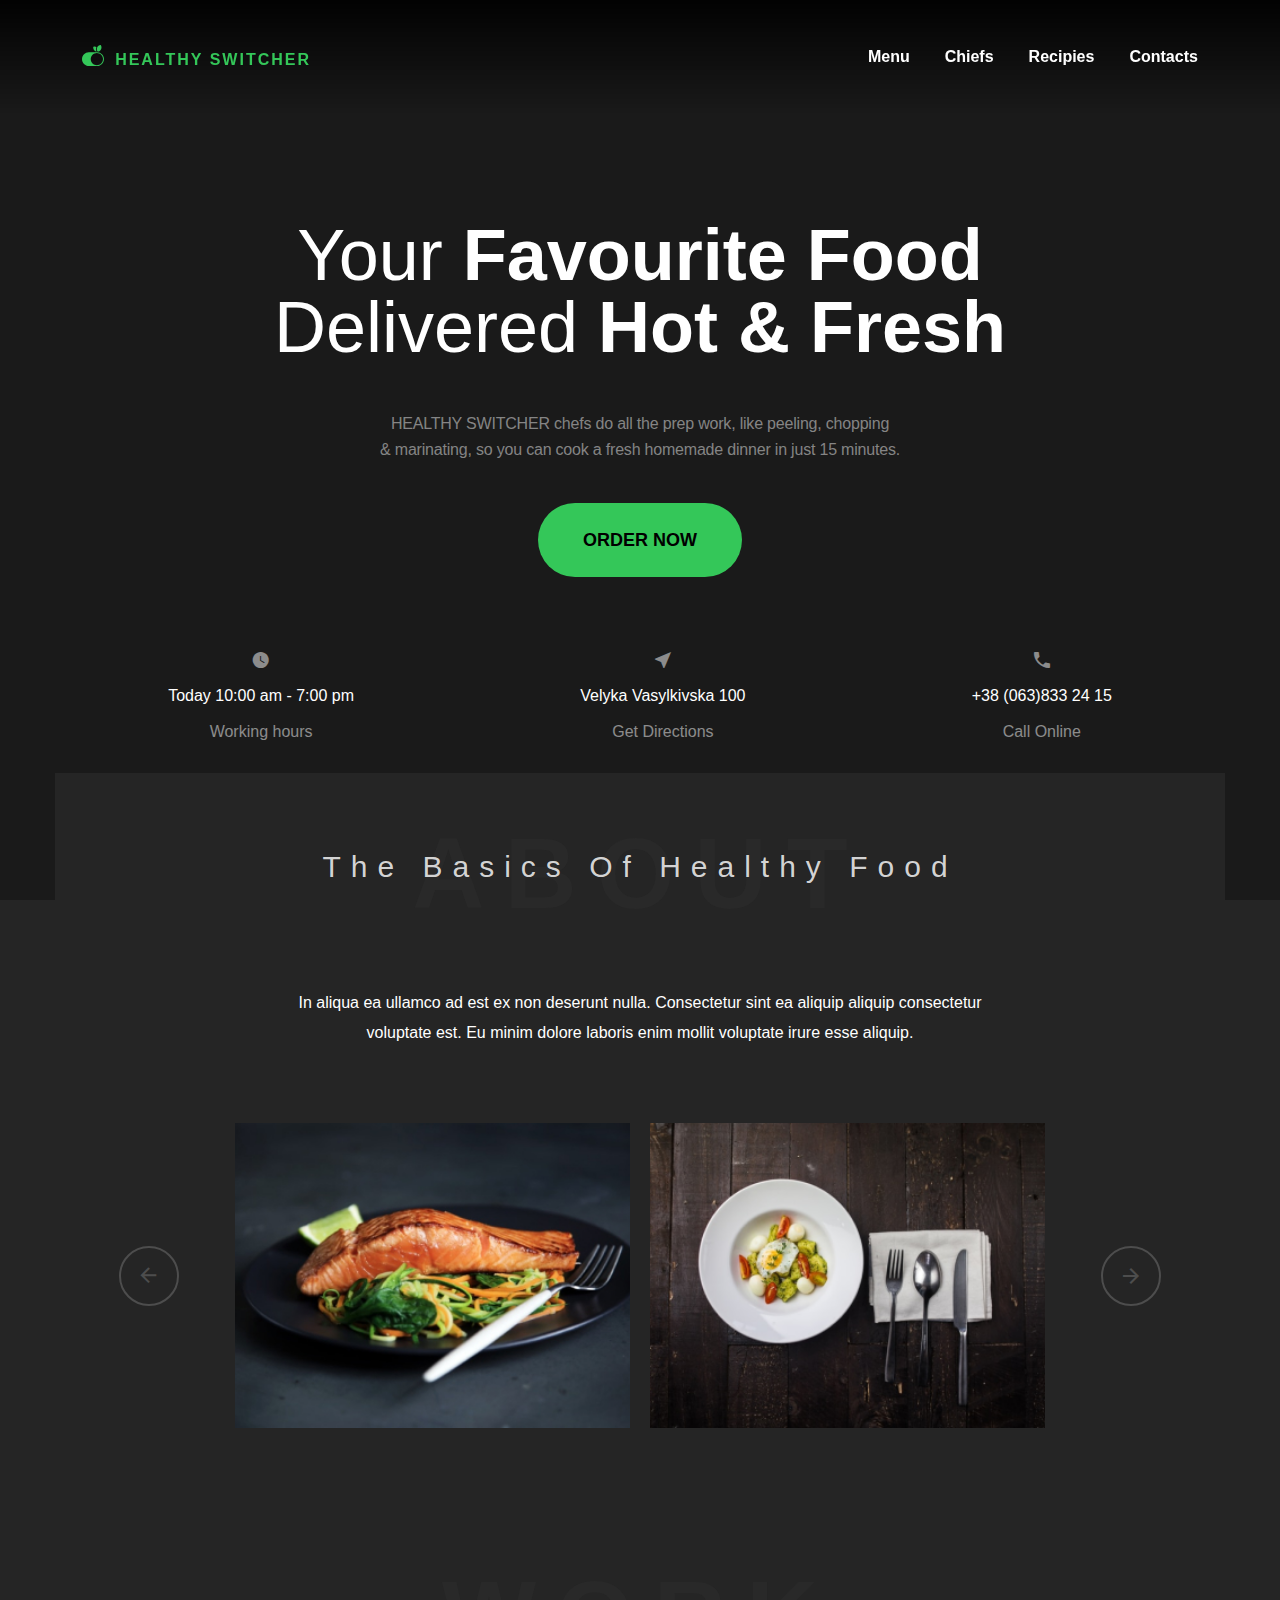
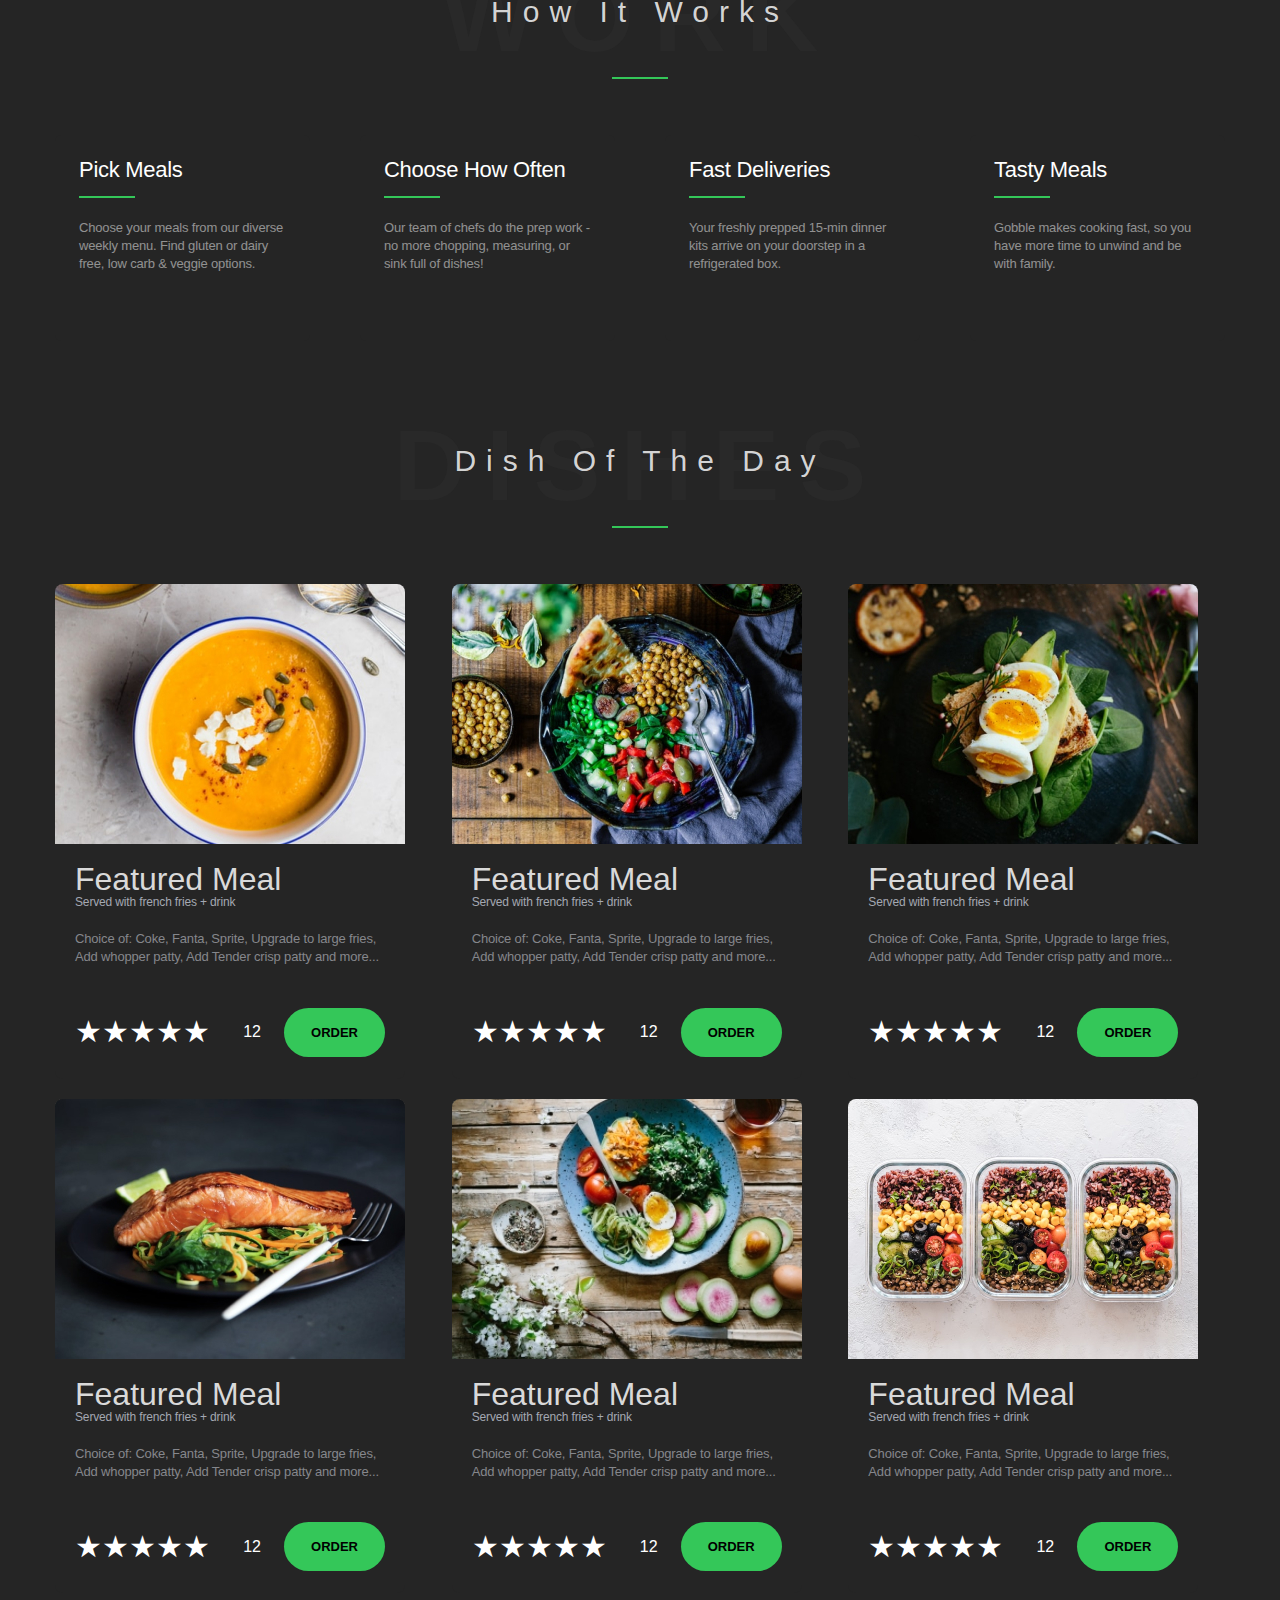
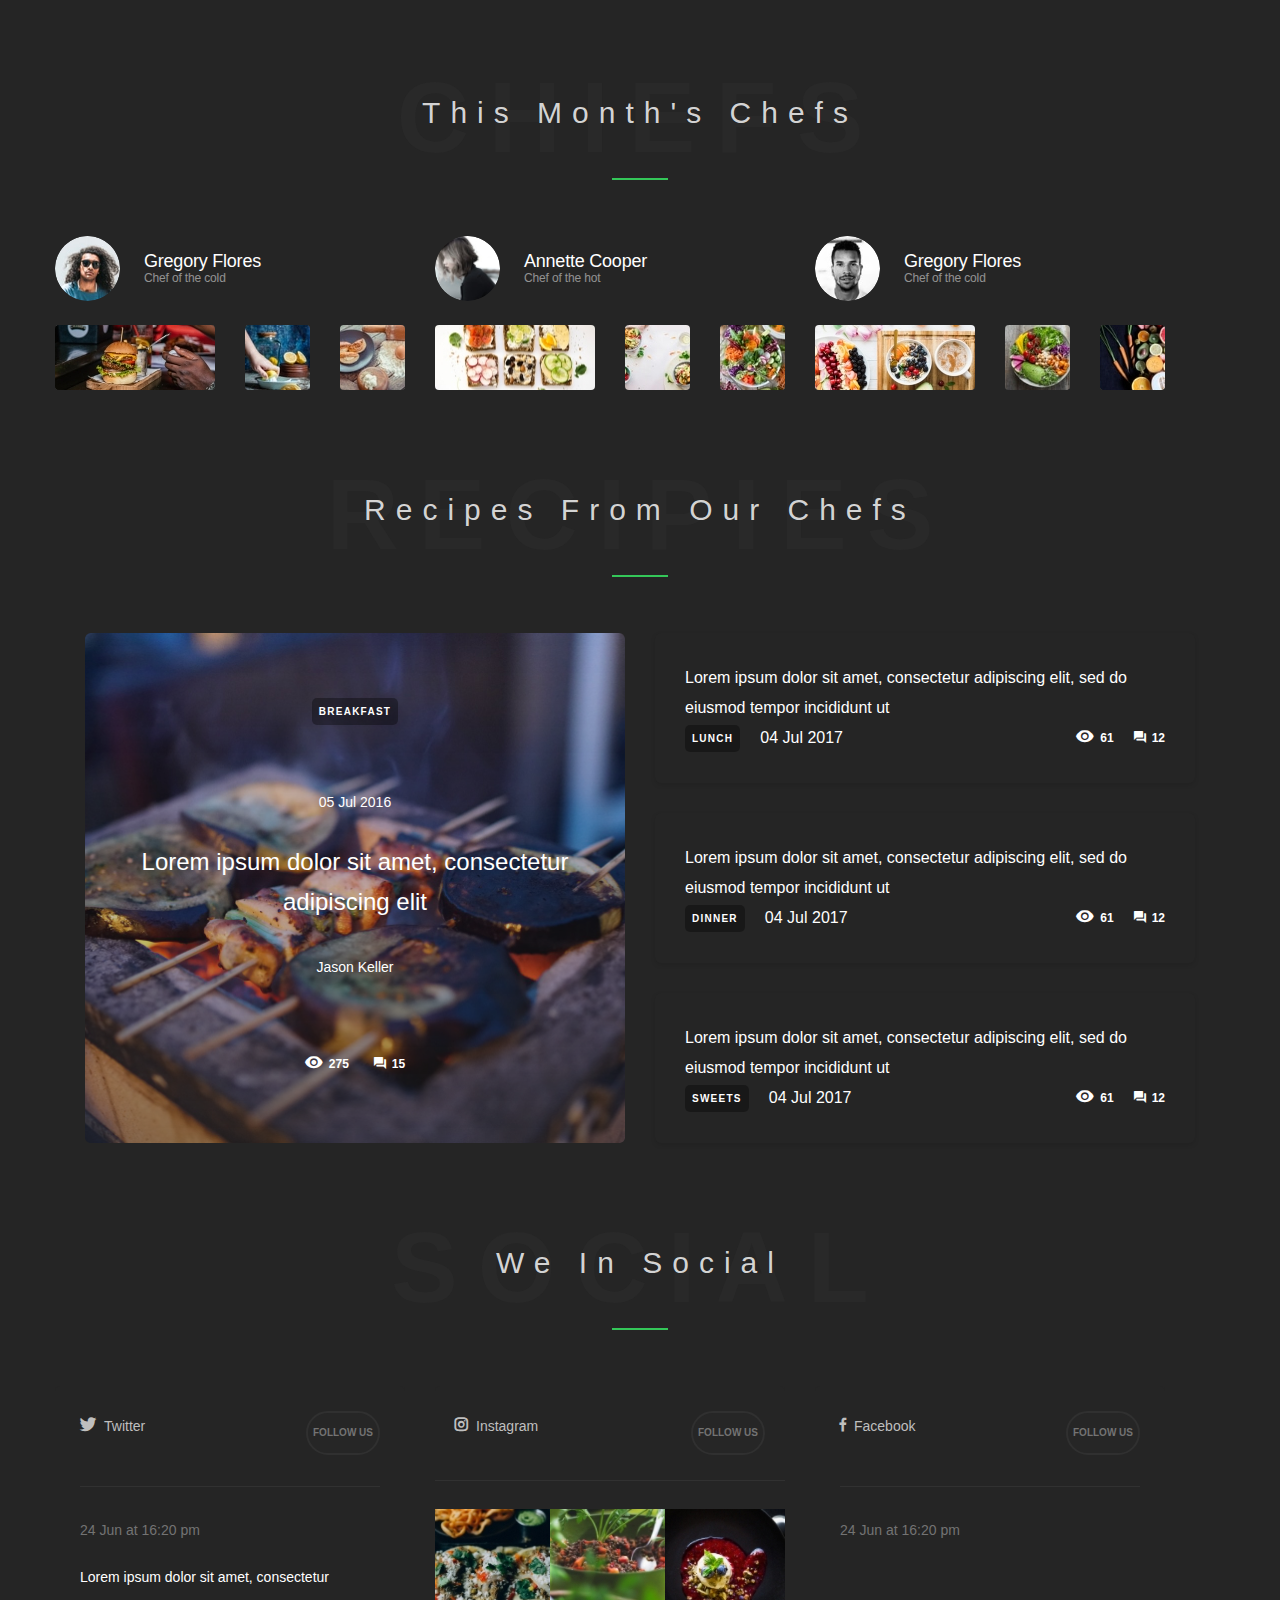
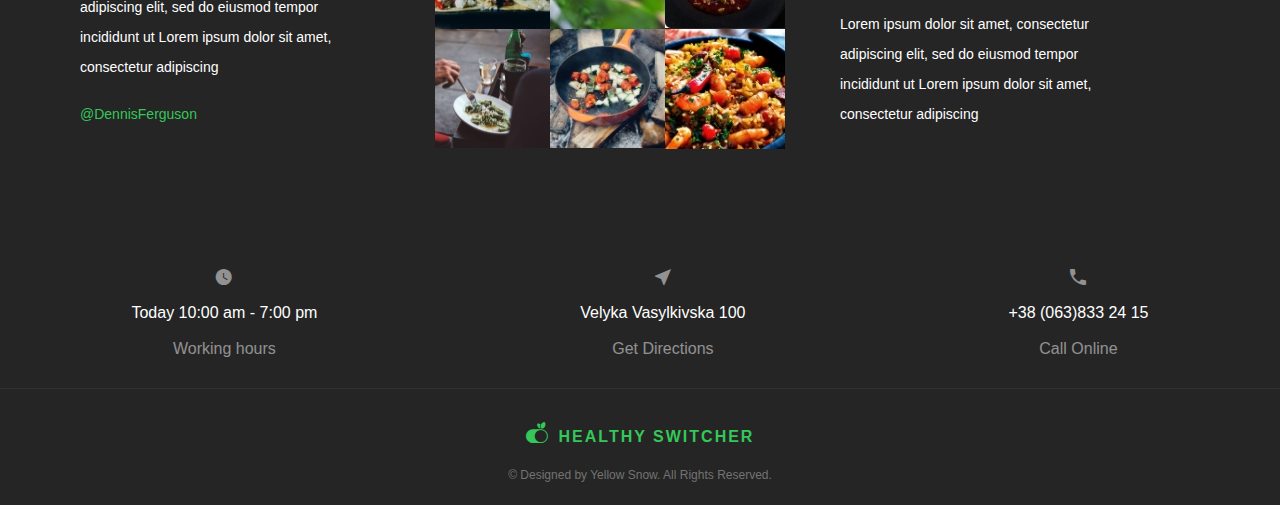
==== sites/HealthyFood/index.html @ 1041dfbe "CutSpace and ThriveTalk" ====
<!doctype html>
<html style="background-color: #252525;" lang="en">
  <head>
    <meta charset="UTF-8" />
    <link rel="shortcut icon" href="/favicon/favicon.webp" type="image/x-icon" />
    <meta name="viewport" content="width=device-width, initial-scale=1.0" />
    <title>Healty Switcher</title>
    <script type="module" crossorigin src="./assets/index-CCu1ntoX.js"></script>
    <link rel="stylesheet" crossorigin href="./assets/index-BIqDUlcm.css" />
  </head>
  <body id="body" style="display: none">
    <header class="header">
      <h2 class="header__logo">
        <a href=""><span class="_icon-logo"> </span>Healthy Switche</a>r
      </h2>
      <div class="header__menu menu">
        <button type="button" class="menu__icon icon-menu"><span></span></button>
        <nav class="menu__body">
          <ul class="menu__list">
            <li class="menu__item"><a href="#menu" class="menu__link">Menu</a></li>
            <li class="menu__item"><a href="#chiefs" class="menu__link">Chiefs</a></li>
            <li class="menu__item"><a href="#recipies" class="menu__link">Recipies</a></li>
            <li class="menu__item"><a href="#social" class="menu__link">Contacts</a></li>
          </ul>
        </nav>
      </div>
    </header>

    <div class="wrapper">
      <div class="wrapper__bg"></div>
      <div class="wrapper__container">
        <section class="hero">
          <h1 class="hero__header"><span class="hero__regular">Your</span> favourite food <br /><span class="hero__regular">delivered</span> hot & fresh</h1>
          <p class="hero__subheader">HEALTHY SWITCHER chefs do all the prep work, like peeling, chopping <br />& marinating, so you can cook a fresh homemade dinner in just 15 minutes.</p>
          <button class="hero__btn">ORDER NOW</button>
        </section>

        <section class="contacts">
          <div class="contacts__card">
            <p class="contacts__icon _icon-watch"></p>
            <p class="contacts__info">Today 10:00 am - 7:00 pm</p>
            <p class="contacts__subtext">Working hours</p>
          </div>

          <div class="contacts__card">
            <p class="contacts__icon _icon-location"></p>
            <p class="contacts__info">Velyka Vasylkivska 100</p>
            <p class="contacts__subtext">Get Directions</p>
          </div>
          <div class="contacts__card">
            <p class="contacts__icon _icon-call"></p>
            <p class="contacts__info">+38 (063)833 24 15</p>
            <p class="contacts__subtext">Call Online</p>
          </div>
        </section>

        <section class="about">
          <div class="about__container container-header">
            <h2 class="container-header__title">
              <p class="container-header__bg-title">About</p>
              The Basics Of Healthy Food
            </h2>
          </div>

          <p class="about__text">In aliqua ea ullamco ad est ex non deserunt nulla. Consectetur sint ea aliquip aliquip consectetur voluptate est. Eu minim dolore laboris enim mollit voluptate irure esse aliquip.</p>

          <div class="about__swiper">
            <div class="swiper-button-prev-2 _icon-arrow-l"></div>
            <div class="swiper about-swiper">
              <div class="swiper-wrapper">
                <div class="swiper-slide"><img src="./images/about/1.jpg" alt="Food Picture" /></div>
                <div class="swiper-slide"><img src="./images/about/2.jpg" alt="Food Picture" /></div>
                <div class="swiper-slide"><img src="./images/about/3.jpg" alt="Food Picture" /></div>
                <div class="swiper-slide"><img src="./images/about/4.jpg" alt="Food Picture" /></div>
                <div class="swiper-slide"><img src="./images/about/5.jpg" alt="Food Picture" /></div>
                <div class="swiper-slide"><img src="./images/about/6.jpg" alt="Food Picture" /></div>
              </div>
              <div class="swiper-button-next" id="arrow-next"></div>
              <div class="swiper-button-prev" id="arrow-prev"></div>
            </div>
            <div class="swiper-button-next-2 _icon-arrow-r"></div>
          </div>
        </section>

        <section class="work">
          <div class="work__container container-header">
            <h2 class="container-header__title _underline">
              <p class="container-header__bg-title">Work</p>
              how it works
            </h2>
          </div>
          <div class="work__cards">
            <div class="work__card">
              <h3 class="work__card-title">Pick Meals</h3>
              <p class="work__card-content">Choose your meals from our diverse weekly menu. Find gluten or dairy free, low carb & veggie options.</p>
            </div>
            <div class="work__card">
              <h3 class="work__card-title">Choose how often</h3>
              <p class="work__card-content">Our team of chefs do the prep work - no more chopping, measuring, or sink full of dishes!</p>
            </div>
            <div class="work__card">
              <h3 class="work__card-title">fast deliveries</h3>
              <p class="work__card-content">Your freshly prepped 15-min dinner kits arrive on your doorstep in a refrigerated box.</p>
            </div>
            <div class="work__card">
              <h3 class="work__card-title">tasty meals</h3>
              <p class="work__card-content">Gobble makes cooking fast, so you have more time to unwind and be with family.</p>
            </div>
          </div>
        </section>

        <section class="dishes" id="menu">
          <div class="dishes__container container-header">
            <h2 class="container-header__title _underline">
              <p class="container-header__bg-title">DISHES</p>
              Dish Of The Day
            </h2>
          </div>
          <div class="dishes__cards">
            <div class="dishes__card">
              <a href="#"><img src="./images/dishes/1.jpg" alt="food image" class="dishes__card-image" /></a>
              <div class="dishes__card-content">
                <h3 class="dishes__card-title">Featured Meal</h3>
                <h3 class="dishes__card-subtitle">Served with french fries + drink</h3>
                <p class="dishes__card-text">Choice of: Coke, Fanta, Sprite, Upgrade to large fries, Add whopper patty, Add Tender crisp patty and more...</p>
              </div>
              <div class="dishes__footer">
                <div class="dishes__raiting rating-stars">
                  <div class="rating rating_set">
                    <div class="rating__body">
                      <div class="rating__active"></div>
                      <div class="rating__items">
                        <input type="radio" class="rating__item" value="1" name="rating" />
                        <input type="radio" class="rating__item" value="2" name="rating" />
                        <input type="radio" class="rating__item" value="3" name="rating" />
                        <input type="radio" class="rating__item" value="4" name="rating" />
                        <input type="radio" class="rating__item" value="5" name="rating" />
                      </div>
                    </div>
                    <div class="rating__value"></div>
                  </div>
                </div>
                <div class="raiting__reviewers">12</div>
                <a href="#" class="dishes__btn">ORDER</a>
              </div>
            </div>
            <div class="dishes__card">
              <a href="#"><img src="./images/dishes/2.jpg" alt="food image" class="dishes__card-image" /></a>
              <div class="dishes__card-content">
                <h3 class="dishes__card-title">Featured Meal</h3>
                <h3 class="dishes__card-subtitle">Served with french fries + drink</h3>
                <p class="dishes__card-text">Choice of: Coke, Fanta, Sprite, Upgrade to large fries, Add whopper patty, Add Tender crisp patty and more...</p>
              </div>
              <div class="dishes__footer">
                <div class="dishes__raiting rating-stars">
                  <div class="rating rating_set">
                    <div class="rating__body">
                      <div class="rating__active"></div>
                      <div class="rating__items">
                        <input type="radio" class="rating__item" value="1" name="rating" />
                        <input type="radio" class="rating__item" value="2" name="rating" />
                        <input type="radio" class="rating__item" value="3" name="rating" />
                        <input type="radio" class="rating__item" value="4" name="rating" />
                        <input type="radio" class="rating__item" value="5" name="rating" />
                      </div>
                    </div>
                    <div class="rating__value"></div>
                  </div>
                </div>
                <div class="raiting__reviewers">12</div>
                <a href="#" class="dishes__btn">ORDER</a>
              </div>
            </div>
            <div class="dishes__card">
              <a href="#"><img src="./images/dishes/3.jpg" alt="food image" class="dishes__card-image" /></a>
              <div class="dishes__card-content">
                <h3 class="dishes__card-title">Featured Meal</h3>
                <h3 class="dishes__card-subtitle">Served with french fries + drink</h3>
                <p class="dishes__card-text">Choice of: Coke, Fanta, Sprite, Upgrade to large fries, Add whopper patty, Add Tender crisp patty and more...</p>
              </div>
              <div class="dishes__footer">
                <div class="dishes__raiting rating-stars">
                  <div class="rating rating_set">
                    <div class="rating__body">
                      <div class="rating__active"></div>
                      <div class="rating__items">
                        <input type="radio" class="rating__item" value="1" name="rating" />
                        <input type="radio" class="rating__item" value="2" name="rating" />
                        <input type="radio" class="rating__item" value="3" name="rating" />
                        <input type="radio" class="rating__item" value="4" name="rating" />
                        <input type="radio" class="rating__item" value="5" name="rating" />
                      </div>
                    </div>
                    <div class="rating__value"></div>
                  </div>
                </div>
                <div class="raiting__reviewers">12</div>
                <a href="#" class="dishes__btn">ORDER</a>
              </div>
            </div>
            <div class="dishes__card">
              <a href="#"><img src="./images/dishes/4.jpg" alt="food image" class="dishes__card-image" /></a>
              <div class="dishes__card-content">
                <h3 class="dishes__card-title">Featured Meal</h3>
                <h3 class="dishes__card-subtitle">Served with french fries + drink</h3>
                <p class="dishes__card-text">Choice of: Coke, Fanta, Sprite, Upgrade to large fries, Add whopper patty, Add Tender crisp patty and more...</p>
              </div>
              <div class="dishes__footer">
                <div class="dishes__raiting rating-stars">
                  <div class="rating rating_set">
                    <div class="rating__body">
                      <div class="rating__active"></div>
                      <div class="rating__items">
                        <input type="radio" class="rating__item" value="1" name="rating" />
                        <input type="radio" class="rating__item" value="2" name="rating" />
                        <input type="radio" class="rating__item" value="3" name="rating" />
                        <input type="radio" class="rating__item" value="4" name="rating" />
                        <input type="radio" class="rating__item" value="5" name="rating" />
                      </div>
                    </div>
                    <div class="rating__value"></div>
                  </div>
                </div>
                <div class="raiting__reviewers">12</div>
                <a href="#" class="dishes__btn">ORDER</a>
              </div>
            </div>
            <div class="dishes__card">
              <a href="#"><img src="./images/dishes/5.jpg" alt="food image" class="dishes__card-image" /></a>
              <div class="dishes__card-content">
                <h3 class="dishes__card-title">Featured Meal</h3>
                <h3 class="dishes__card-subtitle">Served with french fries + drink</h3>
                <p class="dishes__card-text">Choice of: Coke, Fanta, Sprite, Upgrade to large fries, Add whopper patty, Add Tender crisp patty and more...</p>
              </div>
              <div class="dishes__footer">
                <div class="dishes__raiting rating-stars">
                  <div class="rating rating_set">
                    <div class="rating__body">
                      <div class="rating__active"></div>
                      <div class="rating__items">
                        <input type="radio" class="rating__item" value="1" name="rating" />
                        <input type="radio" class="rating__item" value="2" name="rating" />
                        <input type="radio" class="rating__item" value="3" name="rating" />
                        <input type="radio" class="rating__item" value="4" name="rating" />
                        <input type="radio" class="rating__item" value="5" name="rating" />
                      </div>
                    </div>
                    <div class="rating__value"></div>
                  </div>
                </div>
                <div class="raiting__reviewers">12</div>
                <a href="#" class="dishes__btn">ORDER</a>
              </div>
            </div>
            <div class="dishes__card">
              <a href="#"><img src="./images/dishes/6.jpg" alt="food image" class="dishes__card-image" /></a>
              <div class="dishes__card-content">
                <h3 class="dishes__card-title">Featured Meal</h3>
                <h3 class="dishes__card-subtitle">Served with french fries + drink</h3>
                <p class="dishes__card-text">Choice of: Coke, Fanta, Sprite, Upgrade to large fries, Add whopper patty, Add Tender crisp patty and more...</p>
              </div>
              <div class="dishes__footer">
                <div class="dishes__raiting rating-stars">
                  <div class="rating rating_set">
                    <div class="rating__body">
                      <div class="rating__active"></div>
                      <div class="rating__items">
                        <input type="radio" class="rating__item" value="1" name="rating" />
                        <input type="radio" class="rating__item" value="2" name="rating" />
                        <input type="radio" class="rating__item" value="3" name="rating" />
                        <input type="radio" class="rating__item" value="4" name="rating" />
                        <input type="radio" class="rating__item" value="5" name="rating" />
                      </div>
                    </div>
                    <div class="rating__value"></div>
                  </div>
                </div>
                <div class="raiting__reviewers">12</div>
                <a href="#" class="dishes__btn">ORDER</a>
              </div>
            </div>
          </div>
        </section>

        <section class="chiefs" id="chiefs">
          <div class="chiefs__container container-header">
            <h2 class="container-header__title _underline">
              <p class="container-header__bg-title">Chiefs</p>
              This month's chefs
            </h2>
          </div>
          <div class="chiefs__cards">
            <div class="chief__card">
              <div class="chief__card-profile">
                <img src="./images/chiefs/avatar1.png" alt="profile picture" class="chief__card-profile-img" />
                <div class="chief__card-content">
                  <h3 class="chief__card-title">Gregory Flores</h3>
                  <p class="chief__card-text">Chef of the cold</p>
                </div>
              </div>
              <div class="chief__card-images">
                <img src="./images/chiefs/dish1.jpg" alt="Food Photo" class="chief__card-img-main" />
                <img src="./images/chiefs/dish2.jpg" alt="Food Photo" class="chief__card-img" />
                <img src="./images/chiefs/dish3.jpg" alt="Food Photo" class="chief__card-img" />
              </div>
            </div>

            <div class="chief__card">
              <div class="chief__card-profile">
                <img src="./images/chiefs/avatar2.png" alt="profile picture" class="chief__card-profile-img" />
                <div class="chief__card-content">
                  <h3 class="chief__card-title">Annette Cooper</h3>
                  <p class="chief__card-text">Chef of the hot</p>
                </div>
              </div>
              <div class="chief__card-images">
                <img src="./images/chiefs/dish4.jpg" alt="Food Photo" class="chief__card-img-main" />
                <img src="./images/chiefs/dish5.jpg" alt="Food Photo" class="chief__card-img" />
                <img src="./images/chiefs/dish6.jpg" alt="Food Photo" class="chief__card-img" />
              </div>
            </div>

            <div class="chief__card">
              <div class="chief__card-profile">
                <img src="./images/chiefs/avatar3.png" alt="profile picture" class="chief__card-profile-img" />
                <div class="chief__card-content">
                  <h3 class="chief__card-title">Gregory Flores</h3>
                  <p class="chief__card-text">Chef of the cold</p>
                </div>
              </div>
              <div class="chief__card-images">
                <img src="./images/chiefs/dish7.jpg" alt="Food Photo" class="chief__card-img-main" />
                <img src="./images/chiefs/dish8.jpg" alt="Food Photo" class="chief__card-img" />
                <img src="./images/chiefs/dish9.jpg" alt="Food Photo" class="chief__card-img" />
              </div>
            </div>
          </div>
        </section>

        <section class="recipies" id="recipies">
          <div class="recipies__container container-header">
            <h2 class="container-header__title _underline">
              <p class="container-header__bg-title">Recipies</p>
              Recipes From Our Chefs
            </h2>
          </div>
          <div class="recipies-cards">
            <div class="recipie__card">
              <h3 class="recipie__card-title">breakfast</h3>
              <div class="recipie__card-content-block">
                <p class="recipie__card-date">05 Jul 2016</p>
                <h3 class="recipie__card-content">Lorem ipsum dolor sit amet, consectetur adipiscing elit</h3>
                <p class="recipie__card-author">Jason Keller</p>
              </div>
              <div class="recepie__card-footer">
                <p class="recepie__card-views"><span class="_icon-views"> </span>275</p>
                <p class="recepie__card-comments"><span class="_icon-comments"> </span>15</p>
              </div>
            </div>

            <div class="recipie__cards-small">
              <div class="recipie__card-small">
                <h3 class="recipie__card-small-content">Lorem ipsum dolor sit amet, consectetur adipiscing elit, sed do eiusmod tempor incididunt ut</h3>
                <div class="recipie__card-small-footer">
                  <div class="recipie__card-small-content-block">
                    <h3 class="recipie__card-small-title">lunch</h3>
                    <p class="recipie__card-small-date">04 Jul 2017</p>
                  </div>
                  <div class="recipie__card-small-icons">
                    <p class="recipie__card-small-views"><span class="_icon-views"> </span>61</p>
                    <p class="recipie__card-small-comments"><span class="_icon-comments"> </span>12</p>
                  </div>
                </div>
              </div>
              <div class="recipie__card-small">
                <h3 class="recipie__card-small-content">Lorem ipsum dolor sit amet, consectetur adipiscing elit, sed do eiusmod tempor incididunt ut</h3>
                <div class="recipie__card-small-footer">
                  <div class="recipie__card-small-content-block">
                    <h3 class="recipie__card-small-title">dinner</h3>
                    <p class="recipie__card-small-date">04 Jul 2017</p>
                  </div>
                  <div class="recipie__card-small-icons">
                    <p class="recipie__card-small-views"><span class="_icon-views"> </span>61</p>
                    <p class="recipie__card-small-comments"><span class="_icon-comments"> </span>12</p>
                  </div>
                </div>
              </div>
              <div class="recipie__card-small">
                <h3 class="recipie__card-small-content">Lorem ipsum dolor sit amet, consectetur adipiscing elit, sed do eiusmod tempor incididunt ut</h3>
                <div class="recipie__card-small-footer">
                  <div class="recipie__card-small-content-block">
                    <h3 class="recipie__card-small-title">sweets</h3>
                    <p class="recipie__card-small-date">04 Jul 2017</p>
                  </div>
                  <div class="recipie__card-small-icons">
                    <p class="recipie__card-small-views"><span class="_icon-views"> </span>61</p>
                    <p class="recipie__card-small-comments"><span class="_icon-comments"> </span>12</p>
                  </div>
                </div>
              </div>
            </div>
          </div>
        </section>

        <section class="social" id="social">
          <div class="social__container container-header">
            <h2 class="container-header__title _underline">
              <p class="container-header__bg-title">Social</p>
              We in Social
            </h2>
          </div>
          <div class="social__cards">
            <div class="social__card">
              <div class="social__card-header">
                <div class="social__card-logo"><span class="_icon-twitter"> </span>Twitter</div>
                <a href="https://www.x.com" class="social__card-link">Follow Us</a>
              </div>
              <div class="social__card-content">
                <p class="social__card-date">24 Jun at 16:20 pm</p>
                <p class="social__card-text">Lorem ipsum dolor sit amet, consectetur adipiscing elit, sed do eiusmod tempor incididunt ut Lorem ipsum dolor sit amet, consectetur adipiscing</p>
                <p class="social__card-user">@DennisFerguson</p>
              </div>
            </div>

            <div class="social__card _insta">
              <div class="social__card-header" style="padding: 25px 20px">
                <div class="social__card-logo"><span class="_icon-instagram"> </span>Instagram</div>
                <a href="https://www.x.com" class="social__card-link">Follow Us</a>
              </div>
              <div class="social__card-content">
                <div class="social__card-insta-imgs">
                  <img src="./images/inst/placehholder-1.jpeg" class="social__card-insta-img" alt="placeholder image" />
                  <img src="./images/inst/placehholder-2.jpeg" class="social__card-insta-img" alt="placeholder image" />
                  <img src="./images/inst/placehholder-3.jpeg" class="social__card-insta-img" alt="placeholder image" />
                  <img src="./images/inst/placehholder-4.jpeg" class="social__card-insta-img" alt="placeholder image" />
                  <img src="./images/inst/placehholder-5.jpeg" class="social__card-insta-img" alt="placeholder image" />
                  <img src="./images/inst/placehholder.jpeg" class="social__card-insta-img" alt="placeholder image" />
                </div>
              </div>
            </div>

            <div class="social__card">
              <div class="social__card-header">
                <div class="social__card-logo"><span class="_icon-facebook"> </span>Facebook</div>
                <a href="https://www.facebook.com" class="social__card-link">Follow Us</a>
              </div>
              <div class="social__card-content">
                <p class="social__card-date">24 Jun at 16:20 pm</p>
                <p class="social__card-text">Lorem ipsum dolor sit amet, consectetur adipiscing elit, sed do eiusmod tempor incididunt ut Lorem ipsum dolor sit amet, consectetur adipiscing</p>
              </div>
            </div>
          </div>
        </section>
      </div>
    </div>

    <footer class="footer">
      <section style="border-bottom: 1px #313131 solid; padding-bottom: 31px" class="contacts">
        <div class="contacts__card">
          <p class="contacts__icon _icon-watch"></p>
          <p class="contacts__info">Today 10:00 am - 7:00 pm</p>
          <p class="contacts__subtext">Working hours</p>
        </div>

        <div class="contacts__card">
          <p class="contacts__icon _icon-location"></p>
          <p class="contacts__info">Velyka Vasylkivska 100</p>
          <p class="contacts__subtext">Get Directions</p>
        </div>
        <div class="contacts__card">
          <p class="contacts__icon _icon-call"></p>
          <p class="contacts__info">+38 (063)833 24 15</p>
          <p class="contacts__subtext">Call Online</p>
        </div>
      </section>

      <h2 class="footer__logo"><span class="_icon-logo"> </span>Healthy Switcher</h2>
      <p class="footer__subfooter">© Designed by Yellow Snow. All Rights Reserved.</p>
    </footer>
  </body>
</html>
---- sites/HealthyFood/assets/index-BIqDUlcm.css ----
@charset "UTF-8";
@import 'https://fonts.googleapis.com/css?family=Roboto:700'; /*! normalize.css v8.0.1 | MIT License | github.com/necolas/normalize.css */
html {
  line-height: 1.15;
  -webkit-text-size-adjust: 100%;
}
body {
  margin: 0;
}
main {
  display: block;
}
h1 {
  font-size: 2em;
  margin: 0.67em 0;
}
hr {
  box-sizing: content-box;
  height: 0;
  overflow: visible;
}
pre {
  font-family: monospace, monospace;
  font-size: 1em;
}
a {
  background-color: transparent;
}
abbr[title] {
  border-bottom: none;
  text-decoration: underline;
  text-decoration: underline dotted;
}
b,
strong {
  font-weight: bolder;
}
code,
kbd,
samp {
  font-family: monospace, monospace;
  font-size: 1em;
}
small {
  font-size: 80%;
}
sub,
sup {
  font-size: 75%;
  line-height: 0;
  position: relative;
  vertical-align: baseline;
}
sub {
  bottom: -0.25em;
}
sup {
  top: -0.5em;
}
img {
  border-style: none;
}
button,
input,
optgroup,
select,
textarea {
  font-family: inherit;
  font-size: 100%;
  line-height: 1.15;
  margin: 0;
}
button,
input {
  overflow: visible;
}
button,
select {
  text-transform: none;
}
button,
[type='button'],
[type='reset'],
[type='submit'] {
  -webkit-appearance: button;
}
button::-moz-focus-inner,
[type='button']::-moz-focus-inner,
[type='reset']::-moz-focus-inner,
[type='submit']::-moz-focus-inner {
  border-style: none;
  padding: 0;
}
button:-moz-focusring,
[type='button']:-moz-focusring,
[type='reset']:-moz-focusring,
[type='submit']:-moz-focusring {
  outline: 1px dotted ButtonText;
}
fieldset {
  padding: 0.35em 0.75em 0.625em;
}
legend {
  box-sizing: border-box;
  color: inherit;
  display: table;
  max-width: 100%;
  padding: 0;
  white-space: normal;
}
progress {
  vertical-align: baseline;
}
textarea {
  overflow: auto;
}
[type='checkbox'],
[type='radio'] {
  box-sizing: border-box;
  padding: 0;
}
[type='number']::-webkit-inner-spin-button,
[type='number']::-webkit-outer-spin-button {
  height: auto;
}
[type='search'] {
  -webkit-appearance: textfield;
  outline-offset: -2px;
}
[type='search']::-webkit-search-decoration {
  -webkit-appearance: none;
}
::-webkit-file-upload-button {
  -webkit-appearance: button;
  font: inherit;
}
details {
  display: block;
}
summary {
  display: list-item;
}
template {
  display: none;
}
[hidden] {
  display: none;
}
@font-face {
  font-family: Helvetica;
  src:
    url(/fonts/HelveticaNeue-Roman.woff2) format('woff2'),
    url(/fonts/HelveticaNeue-Roman.woff) format('woff'),
    url(/fonts/HelveticaNeue-Roman.ttf) format('truetype');
  font-weight: 400;
  font-style: normal;
  font-display: swap;
}
@font-face {
  font-family: Helvetica;
  src:
    url(/fonts/HelveticaNeue-Black.woff2) format('woff2'),
    url(/fonts/HelveticaNeue-Black.woff) format('woff'),
    url(/fonts/HelveticaNeue-Black.ttf) format('truetype');
  font-weight: 900;
  font-style: normal;
  font-display: swap;
}
@font-face {
  font-family: icons;
  src:
    url([data-uri])
      format('truetype'),
    url([data-uri])
      format('woff'),
    url(/assets/icons-CwZ4CNXV.svg) format('svg');
  font-weight: 400;
  font-style: normal;
  font-display: block;
}
[class^='_icon-'],
[class*=' _icon-'] {
  font-family: icons !important;
  speak: never;
  font-style: normal;
  font-weight: 400;
  font-variant: normal;
  text-transform: none;
  line-height: 1;
  letter-spacing: 0;
  -webkit-font-feature-settings: 'liga';
  -moz-font-feature-settings: 'liga=1';
  -moz-font-feature-settings: 'liga';
  -ms-font-feature-settings: 'liga' 1;
  font-feature-settings: 'liga';
  -webkit-font-variant-ligatures: discretionary-ligatures;
  font-variant-ligatures: discretionary-ligatures;
  -webkit-font-smoothing: antialiased;
  -moz-osx-font-smoothing: grayscale;
}
._icon-arrow-l:before {
  content: '';
}
._icon-arrow-r:before {
  content: '';
}
._icon-call:before {
  content: '';
}
._icon-comments:before {
  content: '';
}
._icon-facebook:before {
  content: '';
}
._icon-instagram:before {
  content: '';
}
._icon-location:before {
  content: '';
}
._icon-logo:before {
  content: '';
}
._icon-share:before {
  content: '';
}
._icon-twitter:before {
  content: '';
}
._icon-views:before {
  content: '';
}
._icon-watch:before {
  content: '';
}
[class*='__container'] {
  max-width: 75rem;
  margin: 0 auto;
  padding: 0 0.9375rem;
}
.rating {
  display: flex;
  align-items: center;
  font-size: 30px;
  line-height: 1.75;
  transition: opacity 0.3s ease 0s;
}
.rating.rating_sending {
  opacity: 0.2;
}
.rating.rating_set .rating__active,
.rating.rating_set .rating__item {
  cursor: pointer;
}
.rating__body {
  position: relative;
}
.rating__body:before {
  content: '★★★★★';
  display: block;
}
.rating__active {
  position: absolute;
  width: 0%;
  height: 100%;
  top: 0;
  left: 0;
  overflow: hidden;
}
.rating__active:before {
  content: '★★★★★';
  position: absolute;
  width: 100%;
  height: 100%;
  top: 0;
  left: 0;
  color: #ffd300;
}
.rating__items {
  display: flex;
  position: absolute;
  width: 100%;
  height: 100%;
  top: 0;
  left: 0;
}
.rating__item {
  flex: 0 0 20%;
  height: 100%;
  opacity: 0;
}
.rating__value {
  font-size: 50%;
  line-height: 1;
  padding: 0 0 0 10px;
}
* {
  padding: 0;
  margin: 0;
  border: 0px;
}
*,
*:before,
*:after {
  box-sizing: border-box;
}
html,
body {
  height: 100%;
  min-width: 320px;
  scroll-behavior: smooth;
}
body {
  color: #fff;
  line-height: 1;
  font-family: '';
  font-size: 1rem;
  -ms-text-size-adjust: 100%;
  -moz-text-size-adjust: 100%;
  -webkit-text-size-adjust: 100%;
  -webkit-font-smoothing: antialiased;
  -moz-osx-font-smoothing: grayscale;
}
input,
button,
textarea {
  font-family: '';
  font-size: inherit;
  line-height: inherit;
}
button {
  cursor: pointer;
  color: inherit;
  background-color: transparent;
}
a {
  color: inherit;
  text-decoration: none;
}
ul li {
  list-style: none;
}
img {
  vertical-align: top;
}
h1,
h2,
h3,
h4,
h5,
h6 {
  font-weight: inherit;
  font-size: inherit;
}
[class*='-ibg'] {
  position: relative;
}
[class*='-ibg'] img {
  position: absolute;
  width: 100%;
  height: 100%;
  top: 0;
  left: 0;
  object-fit: cover;
}
[class*='-ibg--contain'] img {
  object-fit: contain;
}
.header {
  position: fixed;
  width: 100%;
  z-index: 100;
  font-family: Helvetica, sans-serif;
  display: flex;
  align-items: center;
  justify-content: space-between;
  padding: 45px;
  background: linear-gradient(180deg, #000000eb, #8daa8300);
}
@media (min-width: 120em) {
  .header {
    padding-left: 9.0625rem;
  }
}
@media (min-width: 50em) and (max-width: 120em) {
  @supports (padding-left: clamp(2.1875rem, -2.7232142857rem + 9.8214285714vw, 9.0625rem)) {
    .header {
      padding-left: clamp(2.1875rem, -2.7232142857rem + 9.8214285714vw, 9.0625rem);
    }
  }
  @supports not (padding-left: clamp(2.1875rem, -2.7232142857rem + 9.8214285714vw, 9.0625rem)) {
    .header {
      padding-left: calc(2.1875rem + 6.875 * (100vw - 50rem) / 70);
    }
  }
}
@media (max-width: 50em) {
  .header {
    padding-left: 2.1875rem;
  }
}
@media (min-width: 120em) {
  .header {
    padding-right: 9.0625rem;
  }
}
@media (min-width: 50em) and (max-width: 120em) {
  @supports (padding-right: clamp(2.1875rem, -2.7232142857rem + 9.8214285714vw, 9.0625rem)) {
    .header {
      padding-right: clamp(2.1875rem, -2.7232142857rem + 9.8214285714vw, 9.0625rem);
    }
  }
  @supports not (padding-right: clamp(2.1875rem, -2.7232142857rem + 9.8214285714vw, 9.0625rem)) {
    .header {
      padding-right: calc(2.1875rem + 6.875 * (100vw - 50rem) / 70);
    }
  }
}
@media (max-width: 50em) {
  .header {
    padding-right: 2.1875rem;
  }
}
.header__logo {
  font-weight: 600;
  text-transform: uppercase;
  letter-spacing: 2px;
  color: #34c759;
}
._icon-logo {
  font-size: 21px;
}
.menu__list {
  display: flex;
}
@media (min-width: 75em) {
  .menu__list {
    gap: 2.1875rem;
  }
}
@media (min-width: 20em) and (max-width: 75em) {
  @supports (gap: clamp(0.3125rem, -0.3693181818rem + 3.4090909091vw, 2.1875rem)) {
    .menu__list {
      gap: clamp(0.3125rem, -0.3693181818rem + 3.4090909091vw, 2.1875rem);
    }
  }
  @supports not (gap: clamp(0.3125rem, -0.3693181818rem + 3.4090909091vw, 2.1875rem)) {
    .menu__list {
      gap: calc(0.3125rem + 1.875 * (100vw - 20rem) / 55);
    }
  }
}
@media (max-width: 20em) {
  .menu__list {
    gap: 0.3125rem;
  }
}
@media screen and (max-width: 47.99875em) {
  .menu__list {
    position: absolute;
    flex-direction: column;
    align-items: end;
    background-color: transparent;
    width: 100%;
    height: 100%;
    top: 110px;
    right: 0;
    gap: 45px;
    transform: translate(-1140px);
    transition: 0.2s ease-in-out;
  }
}
.menu__item,
.menu__link {
  font-weight: 900;
}
.menu__link:hover {
  cursor: pointer;
  color: #34c759;
  transition: 0.2s ease-in-out;
}
@media screen and (max-width: 47.99875em) {
  .menu-open .menu__list {
    display: flex;
    position: absolute;
    flex-direction: column;
    width: 100%;
    height: 100vh;
    align-items: end;
    top: 0;
    right: 0;
    padding: 100px 40px;
    gap: 45px;
    background-color: #0f0f0f97;
    transform: translate(0);
    transition: 0.2s ease-in-out;
  }
}
.icon-menu {
  display: none;
}
@media (max-width: 47.99875em) {
  .icon-menu {
    display: block;
    position: relative;
    width: 1.875rem;
    height: 1.125rem;
    z-index: 5;
  }
}
@media (max-width: 47.99875em) and (any-hover: none) {
  .icon-menu {
    cursor: default;
  }
}
@media (max-width: 47.99875em) {
  .icon-menu span,
  .icon-menu:before,
  .icon-menu:after {
    content: '';
    transition: all 0.3s ease 0s;
    right: 0;
    position: absolute;
    width: 100%;
    height: 0.125rem;
    background-color: #fff;
  }
  .icon-menu:before {
    top: 0;
  }
  .icon-menu:after {
    bottom: 0;
  }
  .icon-menu span {
    top: calc(50% - 0.0625rem);
  }
  .menu-open .icon-menu span {
    width: 0;
  }
  .menu-open .icon-menu:before {
    top: calc(50% - 0.0625rem);
    transform: rotate(-45deg);
  }
  .menu-open .icon-menu:after {
    bottom: calc(50% - 0.0625rem);
    transform: rotate(45deg);
  }
}
.footer {
  text-align: center;
  font-family: Helvetica, sans-serif;
  background-color: #252525;
  padding-top: 30px;
}
.footer__logo {
  font-weight: 600;
  font-size: 16px;
  text-transform: uppercase;
  letter-spacing: 2px;
  color: #34c759;
}
.footer__subfooter {
  font-size: 12px;
  line-height: 60px;
  color: #737373;
}
body {
  display: flex;
  flex-direction: column;
  background-color: #1a1a1a;
}
.wrapper {
  font-family: Helvetica, sans-serif;
  flex: 1 1 auto;
}
.wrapper__bg {
  background: url(./hero-qj_g7TqO.jpg) top right/cover no-repeat;
  position: absolute;
  top: 0;
  right: 0;
  z-index: -1;
  width: 100%;
  height: 100%;
  border-radius: 15px;
}
.container-header {
  text-align: center;
  margin-bottom: 91px;
}
.container-header ._underline:after {
  content: '';
  display: block;
  background-color: #34c759;
  transform: translateY(35px);
  margin: 0 auto;
  align-self: center;
  width: 56px;
  height: 2px;
}
.container-header__title {
  position: relative;
  font-size: 30px;
  letter-spacing: 10px;
  line-height: 60px;
  color: #d9d9d9fa;
  z-index: 2;
  text-transform: capitalize;
}
@media (min-width: 75em) {
  .container-header__title {
    font-size: 1.875rem;
  }
}
@media (min-width: 20em) and (max-width: 75em) {
  @supports (font-size: clamp(1.25rem, 1.0227272727rem + 1.1363636364vw, 1.875rem)) {
    .container-header__title {
      font-size: clamp(1.25rem, 1.0227272727rem + 1.1363636364vw, 1.875rem);
    }
  }
  @supports not (font-size: clamp(1.25rem, 1.0227272727rem + 1.1363636364vw, 1.875rem)) {
    .container-header__title {
      font-size: calc(1.25rem + 0.625 * (100vw - 20rem) / 55);
    }
  }
}
@media (max-width: 20em) {
  .container-header__title {
    font-size: 1.25rem;
  }
}
@media (min-width: 75em) {
  .container-header__title {
    letter-spacing: 0.625rem;
  }
}
@media (min-width: 20em) and (max-width: 75em) {
  @supports (letter-spacing: clamp(0.1875rem, 0.0284090909rem + 0.7954545455vw, 0.625rem)) {
    .container-header__title {
      letter-spacing: clamp(0.1875rem, 0.0284090909rem + 0.7954545455vw, 0.625rem);
    }
  }
  @supports not (letter-spacing: clamp(0.1875rem, 0.0284090909rem + 0.7954545455vw, 0.625rem)) {
    .container-header__title {
      letter-spacing: calc(0.1875rem + 0.4375 * (100vw - 20rem) / 55);
    }
  }
}
@media (max-width: 20em) {
  .container-header__title {
    letter-spacing: 0.1875rem;
  }
}
@media screen and (max-width: 29.99875em) {
  .container-header__title {
    line-height: 35px;
  }
}
.container-header__bg-title {
  top: -90%;
  left: 50%;
  transform: translate(-50%);
  position: absolute;
  z-index: -1;
  font-weight: 900;
  letter-spacing: 20px;
  text-transform: uppercase;
  line-height: 180px;
  color: #30303060;
}
@media (min-width: 75em) {
  .container-header__bg-title {
    font-size: 6.25rem;
  }
}
@media (min-width: 20em) and (max-width: 75em) {
  @supports (font-size: clamp(3.125rem, 1.9886363636rem + 5.6818181818vw, 6.25rem)) {
    .container-header__bg-title {
      font-size: clamp(3.125rem, 1.9886363636rem + 5.6818181818vw, 6.25rem);
    }
  }
  @supports not (font-size: clamp(3.125rem, 1.9886363636rem + 5.6818181818vw, 6.25rem)) {
    .container-header__bg-title {
      font-size: calc(3.125rem + 3.125 * (100vw - 20rem) / 55);
    }
  }
}
@media (max-width: 20em) {
  .container-header__bg-title {
    font-size: 3.125rem;
  }
}
.hero {
  padding-top: 171px;
  text-align: center;
  background-color: transparent;
  margin-bottom: 75px;
}
.hero__header {
  font-weight: 900;
  text-transform: capitalize;
  letter-spacing: 10%;
}
@media (min-width: 75em) {
  .hero__header {
    font-size: 4.5rem;
  }
}
@media (min-width: 20em) and (max-width: 75em) {
  @supports (font-size: clamp(2.25rem, 1.4318181818rem + 4.0909090909vw, 4.5rem)) {
    .hero__header {
      font-size: clamp(2.25rem, 1.4318181818rem + 4.0909090909vw, 4.5rem);
    }
  }
  @supports not (font-size: clamp(2.25rem, 1.4318181818rem + 4.0909090909vw, 4.5rem)) {
    .hero__header {
      font-size: calc(2.25rem + 2.25 * (100vw - 20rem) / 55);
    }
  }
}
@media (max-width: 20em) {
  .hero__header {
    font-size: 2.25rem;
  }
}
.hero__regular {
  font-weight: 400;
}
.hero__subheader {
  line-height: 26px;
  letter-spacing: -0.2px;
  color: #ffffff78;
  margin-bottom: 40px;
}
.hero__btn {
  font-family: inherit;
  color: #000;
  font-weight: 900;
  letter-spacing: 20%;
  border: none;
  border-radius: 50px;
  padding: 28px 45px;
  background-color: #34c759;
}
@media (min-width: 75em) {
  .hero__btn {
    font-size: 1.125rem;
  }
}
@media (min-width: 20em) and (max-width: 75em) {
  @supports (font-size: clamp(0.875rem, 0.7840909091rem + 0.4545454545vw, 1.125rem)) {
    .hero__btn {
      font-size: clamp(0.875rem, 0.7840909091rem + 0.4545454545vw, 1.125rem);
    }
  }
  @supports not (font-size: clamp(0.875rem, 0.7840909091rem + 0.4545454545vw, 1.125rem)) {
    .hero__btn {
      font-size: calc(0.875rem + 0.25 * (100vw - 20rem) / 55);
    }
  }
}
@media (max-width: 20em) {
  .hero__btn {
    font-size: 0.875rem;
  }
}
.hero__btn:active {
  background-color: #34c759;
  scale: 0.95;
  transition: 0.1s ease-out;
}
.hero__btn:hover {
  cursor: pointer;
  color: #fff;
  transition: 0.1s ease-out;
}
.contacts {
  display: flex;
  justify-content: space-around;
  margin-bottom: 33px;
}
.contacts__card {
  text-align: center;
  display: flex;
  flex-flow: column nowrap;
  gap: 20px;
}
.contacts__icon,
.contacts__subtext {
  color: #ffffff80;
}
@media screen and (max-width: 47.99875em) {
  .contacts {
    flex-direction: column;
    gap: 40px;
  }
}
.swiper {
  width: 100%;
  height: 100%;
}
.swiper-slide {
  text-align: center;
  font-size: 18px;
  background: #fff;
  display: flex;
  justify-content: center;
  align-items: center;
}
.swiper-slide img {
  display: block;
  width: 100%;
  height: 100%;
  object-fit: cover;
}
.swiper-button-next-2:hover,
.swiper-button-prev-2:hover {
  cursor: pointer;
  background-color: #34c759;
  color: #191919;
}
.about {
  margin-bottom: 90px;
  text-align: center;
  display: flex;
  flex-flow: column nowrap;
  background-color: #252525;
}
@media (min-width: 75em) {
  .about {
    padding: 4rem;
  }
}
@media (min-width: 20em) and (max-width: 75em) {
  @supports (padding: clamp(0.25rem, -1.1136363636rem + 6.8181818182vw, 4rem)) {
    .about {
      padding: clamp(0.25rem, -1.1136363636rem + 6.8181818182vw, 4rem);
    }
  }
  @supports not (padding: clamp(0.25rem, -1.1136363636rem + 6.8181818182vw, 4rem)) {
    .about {
      padding: calc(0.25rem + 3.75 * (100vw - 20rem) / 55);
    }
  }
}
@media (max-width: 20em) {
  .about {
    padding: 0.25rem;
  }
}
.about__swiper {
  display: flex;
  justify-content: center;
  align-items: center;
}
@media (min-width: 75em) {
  .about__swiper {
    gap: 3.5rem;
  }
}
@media (min-width: 20em) and (max-width: 75em) {
  @supports (gap: clamp(0.625rem, -0.4204545455rem + 5.2272727273vw, 3.5rem)) {
    .about__swiper {
      gap: clamp(0.625rem, -0.4204545455rem + 5.2272727273vw, 3.5rem);
    }
  }
  @supports not (gap: clamp(0.625rem, -0.4204545455rem + 5.2272727273vw, 3.5rem)) {
    .about__swiper {
      gap: calc(0.625rem + 2.875 * (100vw - 20rem) / 55);
    }
  }
}
@media (max-width: 20em) {
  .about__swiper {
    gap: 0.625rem;
  }
}
.about__text {
  line-height: 30px;
  max-width: 734px;
  align-self: center;
  margin-bottom: 75px;
}
.swiper-button-next-2,
.swiper-button-prev-2 {
  border-radius: 50%;
  border: 2px solid #4d4d4d;
  color: #4d4d4d !important;
  padding: 20px;
}
@media screen and (max-width: 1068px) {
  .swiper-button-next-2,
  .swiper-button-prev-2 {
    display: none;
  }
}
.swiper-button-next:after,
.swiper-button-prev:after {
  content: '';
  display: none;
  color: transparent;
}
.swiper-button-next1:after,
.swiper-button-prev1:after {
  content: '';
  display: block;
  color: #4d4d4d;
}
.work {
  margin-bottom: 90px;
}
.work__cards {
  display: flex;
  flex-flow: row wrap;
  justify-content: space-between;
  gap: 30px;
}
@media screen and (max-width: 29.99875em) {
  .work__cards {
    justify-content: center;
  }
}
.work__card {
  background-color: #252525;
  padding: 24px;
  max-width: 255px;
  min-height: 206px;
  border-radius: 6px;
}
.work__card:hover {
  background-color: #34c759;
  transition: 0.3s ease-out;
  color: #191919;
}
.work__card:hover .work__card-content {
  color: #191919;
}
.work__card:hover .work__card-title:after {
  content: '';
  display: block;
  background-color: #191919;
}
.work__card-title {
  font-size: 22px;
  letter-spacing: -0.28px;
  margin-bottom: 36px;
  text-transform: capitalize;
}
.work__card-title:after {
  content: '';
  display: block;
  background-color: #34c759;
  transform: translateY(15px);
  width: 56px;
  height: 2px;
}
.work__card-content {
  font-size: 13px;
  letter-spacing: -0.16px;
  line-height: 18px;
  color: #ffffff80;
}
.dishes {
  margin-bottom: 90px;
}
.dishes__btn {
  font-family: inherit;
  color: #000;
  font-weight: 700;
  letter-spacing: 20%;
  font-size: 13px;
  border: none;
  border-radius: 50px;
  padding: 18px 27px;
  background-color: #34c759;
}
.dishes__btn:active {
  background-color: #34c759;
  scale: 0.95;
  transition: 0.1s ease-out;
}
.dishes__btn:hover {
  cursor: pointer;
  color: #fff;
  transition: 0.1s ease-out;
}
.dishes__cards {
  display: grid;
  grid-template-columns: repeat(3, 1fr);
  gap: 20px;
}
@media screen and (max-width: 930px) {
  .dishes__cards {
    grid-template-columns: repeat(2, 1fr);
  }
}
@media screen and (max-width: 630px) {
  .dishes__cards {
    grid-template-columns: 1fr;
    justify-items: center;
  }
}
.dishes__card {
  border-radius: 8px;
  overflow: hidden;
  max-width: 350px;
  background-color: #252525;
}
.dishes__card:hover {
  scale: 1.05;
  transition: 0.2s ease-out;
}
.dishes__card-title {
  color: #d9d9d9;
  font-size: 32px;
  line-height: 30px;
}
.dishes__card-subtitle {
  color: #a4a8b2;
  font-size: 12px;
  line-height: 16px;
  letter-spacing: -0.15px;
  margin-bottom: 20px;
}
.dishes__card-text {
  color: #85878c;
  font-size: 13px;
  line-height: 18px;
  letter-spacing: -0.16px;
}
.dishes__card-content {
  padding: 20px;
}
.dishes__footer {
  display: flex;
  align-items: center;
  align-content: center;
  justify-content: space-between;
  padding: 20px;
}
.raiting-stars__reviewers {
  color: #b3b3b3;
  font-size: 12px;
  line-height: 30px;
  letter-spacing: 1.5px;
}
.chiefs {
  margin-bottom: 90px;
}
.chiefs__cards {
  display: flex;
  flex-flow: column nowrap;
  gap: 30px;
  align-items: center;
}
@media screen and (min-width: 47.99875em) {
  .chiefs__cards {
    flex-flow: row wrap;
  }
}
.chief__card:hover {
  box-shadow: 0 0 15px #bdbdbd7b;
}
.chief__card-profile {
  display: flex;
  align-items: center;
  gap: 24px;
  margin-bottom: 24px;
}
.chief__card-profile-img {
  border-radius: 50%;
}
.chief__card-title {
  font-size: 18px;
  font-weight: 400;
  line-height: 18px;
  letter-spacing: -0.22px;
}
.chief__card-text {
  color: #ffffff80;
  font-size: 12px;
  font-weight: 400;
  line-height: 16px;
  letter-spacing: -0.15px;
}
.chief__card-images {
  display: flex;
}
@media (min-width: 75em) {
  .chief__card-images {
    gap: 1.875rem;
  }
}
@media (min-width: 20em) and (max-width: 75em) {
  @supports (gap: clamp(0.3125rem, -0.2556818182rem + 2.8409090909vw, 1.875rem)) {
    .chief__card-images {
      gap: clamp(0.3125rem, -0.2556818182rem + 2.8409090909vw, 1.875rem);
    }
  }
  @supports not (gap: clamp(0.3125rem, -0.2556818182rem + 2.8409090909vw, 1.875rem)) {
    .chief__card-images {
      gap: calc(0.3125rem + 1.5625 * (100vw - 20rem) / 55);
    }
  }
}
@media (max-width: 20em) {
  .chief__card-images {
    gap: 0.3125rem;
  }
}
.chief__card-img-main,
.chief__card-img {
  border-radius: 4px;
}
.recipies {
  margin-bottom: 90px;
}
.recipies-cards {
  display: flex;
  flex-direction: column;
  gap: 30px;
  align-items: center;
  justify-content: space-between;
}
@media screen and (min-width: 47.99875em) {
  .recipies-cards {
    flex-direction: row;
    flex-wrap: wrap;
    align-items: center;
    justify-content: center;
  }
}
.recipie__cards-small {
  display: flex;
  flex-direction: column;
  align-items: center;
  gap: 30px;
}
.recipie__card {
  border-radius: 5px;
  display: flex;
  flex-flow: column;
  align-items: center;
  justify-content: center;
  gap: 62px;
  background: url(./recepies1-C9aXKXKI.png) center center/cover no-repeat;
  transition: 0.3s ease-in-out;
  max-width: 540px;
  min-height: 510px;
}
.recipie__card:hover {
  background:
    linear-gradient(#00000080, #00000080),
    url(./recepies1-C9aXKXKI.png) center center/cover no-repeat;
  transition: 0.3s ease-in-out;
}
.recipie__card-title {
  font-size: 10px;
  font-weight: 900;
  line-height: 25px;
  letter-spacing: 1.25px;
  text-align: center;
  text-transform: uppercase;
  border-radius: 5px;
  padding: 1px 7px;
  background-color: #00000057;
}
.recipie__card-date {
  font-size: 14px;
  font-weight: 400;
  line-height: 30px;
}
.recipie__card-content-block {
  display: flex;
  flex-flow: column;
  align-items: center;
  justify-content: center;
  gap: 25px;
}
.recipie__card-content {
  text-align: center;
  font-size: 24px;
  font-weight: 400;
  line-height: 40px;
  letter-spacing: 0px;
}
.recipie__card-author {
  font-weight: 400;
  line-height: 40px;
  letter-spacing: 0px;
  font-size: 14px;
}
.recepie__card-footer {
  display: flex;
  align-items: center;
  gap: 25px;
}
.recepie__card-views,
.recepie__card-comments {
  font-size: 12px;
  font-weight: 900;
  line-height: 30px;
}
.recipie__card-small {
  border-radius: 6px;
  box-shadow: 0 2px 5px #0000001a;
  background: #252525;
  display: flex;
  flex-flow: column nowrap;
  justify-content: space-between;
  transition: 0.3s ease-in-out;
  max-width: 540px;
  padding: 30px;
  min-height: 150px;
}
.recipie__card-small:hover {
  background-color: #34c759;
  transition: 0.3s ease-out;
  color: #191919;
}
.recipie__card-small-content {
  font-size: 16px;
  font-weight: 400;
  line-height: 30px;
}
.recipie__card-small-footer {
  display: flex;
  justify-content: space-between;
  align-items: center;
}
.recipie__card-small-content-block {
  display: flex;
  align-items: center;
  gap: 20px;
}
.recipie__card-small-title {
  font-size: 10px;
  font-weight: 900;
  line-height: 25px;
  letter-spacing: 1.25px;
  text-align: center;
  text-transform: uppercase;
  border-radius: 5px;
  padding: 1px 7px;
  background-color: #00000057;
}
.recipie__card-small-date {
  font-size: 16px;
  font-weight: 400;
  line-height: 30px;
}
.recipie__card-small-icons {
  display: flex;
  gap: 20px;
  font-size: 12px;
  font-weight: 900;
  line-height: 30px;
}
.social {
  margin-bottom: 90px;
}
.social ._insta {
  padding: 0;
}
.social__card-insta-imgs {
  display: grid;
  grid-template-columns: repeat(3, 1fr);
}
.social__card-insta-img {
  max-width: 120px;
  max-height: 120px;
}
.social__cards {
  display: flex;
  flex-flow: column nowrap;
  gap: 30px;
}
@media screen and (min-width: 47.99875em) {
  .social__cards {
    flex-flow: row wrap;
  }
}
@media screen and (max-width: 47.99875em) {
  .social__cards {
    align-items: center;
  }
}
.social__card {
  width: 350px;
  min-height: 330px;
  border-radius: 5px;
  padding: 25px 25px 20px;
  background-color: #252525;
  display: flex;
  justify-content: space-between;
  flex-flow: column nowrap;
}
.social__card:hover {
  box-shadow: 0 0 15px #bdbdbd7b;
}
.social__card-header {
  display: flex;
  margin-bottom: 28px;
  justify-content: space-between;
  border-bottom: 1px #313131 solid;
  padding-bottom: 31px;
}
.social__card-logo {
  color: #bfbfbf;
  font-size: 14px;
  font-weight: 400;
  line-height: 30px;
}
.social__card-link {
  color: #737373;
  box-sizing: border-box;
  border: 2px solid rgb(48, 48, 48);
  border-radius: 30px;
  padding: 0 5px;
  background: #262626;
  font-size: 10px;
  font-weight: 900;
  line-height: 40px;
  letter-spacing: 20%;
  text-align: center;
  text-transform: uppercase;
}
.social__card-content {
  display: flex;
  flex-flow: column nowrap;
  justify-content: space-between;
  flex: 1 1 auto;
}
.social__card-date {
  color: #737373;
  font-size: 14px;
  font-weight: 400;
  line-height: 30px;
  letter-spacing: 0px;
}
.social__card-text {
  font-size: 14px;
  font-weight: 400;
  line-height: 30px;
  letter-spacing: 0px;
}
.social__card-user {
  color: #34c759;
  font-size: 14px;
  font-weight: 400;
  line-height: 30px;
  letter-spacing: 0px;
}
@font-face {
  font-family: swiper-icons;
  src: url(data:application/font-woff;charset=utf-8;base64,\ [base64]//wADZ2x5ZgAAAywAAADMAAAD2MHtryVoZWFkAAABbAAAADAAAAA2E2+eoWhoZWEAAAGcAAAAHwAAACQC9gDzaG10eAAAAigAAAAZAAAArgJkABFsb2NhAAAC0AAAAFoAAABaFQAUGG1heHAAAAG8AAAAHwAAACAAcABAbmFtZQAAA/gAAAE5AAACXvFdBwlwb3N0AAAFNAAAAGIAAACE5s74hXjaY2BkYGAAYpf5Hu/j+W2+MnAzMYDAzaX6QjD6/4//Bxj5GA8AuRwMYGkAPywL13jaY2BkYGA88P8Agx4j+/8fQDYfA1AEBWgDAIB2BOoAeNpjYGRgYNBh4GdgYgABEMnIABJzYNADCQAACWgAsQB42mNgYfzCOIGBlYGB0YcxjYGBwR1Kf2WQZGhhYGBiYGVmgAFGBiQQkOaawtDAoMBQxXjg/wEGPcYDDA4wNUA2CCgwsAAAO4EL6gAAeNpj2M0gyAACqxgGNWBkZ2D4/wMA+xkDdgAAAHjaY2BgYGaAYBkGRgYQiAHyGMF8FgYHIM3DwMHABGQrMOgyWDLEM1T9/w8UBfEMgLzE////P/5//f/V/xv+r4eaAAeMbAxwIUYmIMHEgKYAYjUcsDAwsLKxc3BycfPw8jEQA/[base64]/uznmfPFBNODM2K7MTQ45YEAZqGP81AmGGcF3iPqOop0r1SPTaTbVkfUe4HXj97wYE+yNwWYxwWu4v1ugWHgo3S1XdZEVqWM7ET0cfnLGxWfkgR42o2PvWrDMBSFj/IHLaF0zKjRgdiVMwScNRAoWUoH78Y2icB/yIY09An6AH2Bdu/UB+yxopYshQiEvnvu0dURgDt8QeC8PDw7Fpji3fEA4z/PEJ6YOB5hKh4dj3EvXhxPqH/SKUY3rJ7srZ4FZnh1PMAtPhwP6fl2PMJMPDgeQ4rY8YT6Gzao0eAEA409DuggmTnFnOcSCiEiLMgxCiTI6Cq5DZUd3Qmp10vO0LaLTd2cjN4fOumlc7lUYbSQcZFkutRG7g6JKZKy0RmdLY680CDnEJ+UMkpFFe1RN7nxdVpXrC4aTtnaurOnYercZg2YVmLN/d/gczfEimrE/fs/bOuq29Zmn8tloORaXgZgGa78yO9/cnXm2BpaGvq25Dv9S4E9+5SIc9PqupJKhYFSSl47+Qcr1mYNAAAAeNptw0cKwkAAAMDZJA8Q7OUJvkLsPfZ6zFVERPy8qHh2YER+3i/BP83vIBLLySsoKimrqKqpa2hp6+jq6RsYGhmbmJqZSy0sraxtbO3sHRydnEMU4uR6yx7JJXveP7WrDycAAAAAAAH//wACeNpjYGRgYOABYhkgZgJCZgZNBkYGLQZtIJsFLMYAAAw3ALgAeNolizEKgDAQBCchRbC2sFER0YD6qVQiBCv/H9ezGI6Z5XBAw8CBK/m5iQQVauVbXLnOrMZv2oLdKFa8Pjuru2hJzGabmOSLzNMzvutpB3N42mNgZGBg4GKQYzBhYMxJLMlj4GBgAYow/P/PAJJhLM6sSoWKfWCAAwDAjgbRAAB42mNgYGBkAIIbCZo5IPrmUn0hGA0AO8EFTQAA);
  font-weight: 400;
  font-style: normal;
}
:root {
  --swiper-theme-color: #007aff;
}
:host {
  position: relative;
  display: block;
  margin-left: auto;
  margin-right: auto;
  z-index: 1;
}
.swiper {
  margin-left: auto;
  margin-right: auto;
  position: relative;
  overflow: hidden;
  list-style: none;
  padding: 0;
  z-index: 1;
  display: block;
}
.swiper-vertical > .swiper-wrapper {
  flex-direction: column;
}
.swiper-wrapper {
  position: relative;
  width: 100%;
  height: 100%;
  z-index: 1;
  display: flex;
  transition-property: transform;
  transition-timing-function: var(--swiper-wrapper-transition-timing-function, initial);
  box-sizing: content-box;
}
.swiper-android .swiper-slide,
.swiper-ios .swiper-slide,
.swiper-wrapper {
  transform: translateZ(0);
}
.swiper-horizontal {
  touch-action: pan-y;
}
.swiper-vertical {
  touch-action: pan-x;
}
.swiper-slide {
  flex-shrink: 0;
  width: 100%;
  height: 100%;
  position: relative;
  transition-property: transform;
  display: block;
}
.swiper-slide-invisible-blank {
  visibility: hidden;
}
.swiper-autoheight,
.swiper-autoheight .swiper-slide {
  height: auto;
}
.swiper-autoheight .swiper-wrapper {
  align-items: flex-start;
  transition-property: transform, height;
}
.swiper-backface-hidden .swiper-slide {
  transform: translateZ(0);
  -webkit-backface-visibility: hidden;
  backface-visibility: hidden;
}
.swiper-3d.swiper-css-mode .swiper-wrapper {
  perspective: 1200px;
}
.swiper-3d .swiper-wrapper {
  transform-style: preserve-3d;
}
.swiper-3d {
  perspective: 1200px;
}
.swiper-3d .swiper-slide,
.swiper-3d .swiper-cube-shadow {
  transform-style: preserve-3d;
}
.swiper-css-mode > .swiper-wrapper {
  overflow: auto;
  scrollbar-width: none;
  -ms-overflow-style: none;
}
.swiper-css-mode > .swiper-wrapper::-webkit-scrollbar {
  display: none;
}
.swiper-css-mode > .swiper-wrapper > .swiper-slide {
  scroll-snap-align: start start;
}
.swiper-css-mode.swiper-horizontal > .swiper-wrapper {
  scroll-snap-type: x mandatory;
}
.swiper-css-mode.swiper-vertical > .swiper-wrapper {
  scroll-snap-type: y mandatory;
}
.swiper-css-mode.swiper-free-mode > .swiper-wrapper {
  scroll-snap-type: none;
}
.swiper-css-mode.swiper-free-mode > .swiper-wrapper > .swiper-slide {
  scroll-snap-align: none;
}
.swiper-css-mode.swiper-centered > .swiper-wrapper:before {
  content: '';
  flex-shrink: 0;
  order: 9999;
}
.swiper-css-mode.swiper-centered > .swiper-wrapper > .swiper-slide {
  scroll-snap-align: center center;
  scroll-snap-stop: always;
}
.swiper-css-mode.swiper-centered.swiper-horizontal > .swiper-wrapper > .swiper-slide:first-child {
  margin-inline-start: var(--swiper-centered-offset-before);
}
.swiper-css-mode.swiper-centered.swiper-horizontal > .swiper-wrapper:before {
  height: 100%;
  min-height: 1px;
  width: var(--swiper-centered-offset-after);
}
.swiper-css-mode.swiper-centered.swiper-vertical > .swiper-wrapper > .swiper-slide:first-child {
  margin-block-start: var(--swiper-centered-offset-before);
}
.swiper-css-mode.swiper-centered.swiper-vertical > .swiper-wrapper:before {
  width: 100%;
  min-width: 1px;
  height: var(--swiper-centered-offset-after);
}
.swiper-3d .swiper-slide-shadow,
.swiper-3d .swiper-slide-shadow-left,
.swiper-3d .swiper-slide-shadow-right,
.swiper-3d .swiper-slide-shadow-top,
.swiper-3d .swiper-slide-shadow-bottom {
  position: absolute;
  left: 0;
  top: 0;
  width: 100%;
  height: 100%;
  pointer-events: none;
  z-index: 10;
}
.swiper-3d .swiper-slide-shadow {
  background: #00000026;
}
.swiper-3d .swiper-slide-shadow-left {
  background-image: linear-gradient(to left, #00000080, #0000);
}
.swiper-3d .swiper-slide-shadow-right {
  background-image: linear-gradient(to right, #00000080, #0000);
}
.swiper-3d .swiper-slide-shadow-top {
  background-image: linear-gradient(to top, #00000080, #0000);
}
.swiper-3d .swiper-slide-shadow-bottom {
  background-image: linear-gradient(to bottom, #00000080, #0000);
}
.swiper-lazy-preloader {
  width: 42px;
  height: 42px;
  position: absolute;
  left: 50%;
  top: 50%;
  margin-left: -21px;
  margin-top: -21px;
  z-index: 10;
  transform-origin: 50%;
  box-sizing: border-box;
  border: 4px solid var(--swiper-preloader-color, var(--swiper-theme-color));
  border-radius: 50%;
  border-top-color: transparent;
}
.swiper:not(.swiper-watch-progress) .swiper-lazy-preloader,
.swiper-watch-progress .swiper-slide-visible .swiper-lazy-preloader {
  animation: swiper-preloader-spin 1s infinite linear;
}
.swiper-lazy-preloader-white {
  --swiper-preloader-color: #fff;
}
.swiper-lazy-preloader-black {
  --swiper-preloader-color: #000;
}
@keyframes swiper-preloader-spin {
  0% {
    transform: rotate(0);
  }
  to {
    transform: rotate(360deg);
  }
}
:root {
  --swiper-navigation-size: 44px;
}
.swiper-button-prev,
.swiper-button-next {
  position: absolute;
  top: var(--swiper-navigation-top-offset, 50%);
  width: calc(var(--swiper-navigation-size) / 44 * 27);
  height: var(--swiper-navigation-size);
  margin-top: calc(0px - (var(--swiper-navigation-size) / 2));
  z-index: 10;
  cursor: pointer;
  display: flex;
  align-items: center;
  justify-content: center;
  color: var(--swiper-navigation-color, var(--swiper-theme-color));
}
.swiper-button-prev.swiper-button-disabled,
.swiper-button-next.swiper-button-disabled {
  opacity: 0.35;
  cursor: auto;
  pointer-events: none;
}
.swiper-button-prev.swiper-button-hidden,
.swiper-button-next.swiper-button-hidden {
  opacity: 0;
  cursor: auto;
  pointer-events: none;
}
.swiper-navigation-disabled .swiper-button-prev,
.swiper-navigation-disabled .swiper-button-next {
  display: none !important;
}
.swiper-button-prev svg,
.swiper-button-next svg {
  width: 100%;
  height: 100%;
  object-fit: contain;
  transform-origin: center;
}
.swiper-rtl .swiper-button-prev svg,
.swiper-rtl .swiper-button-next svg {
  transform: rotate(180deg);
}
.swiper-button-prev,
.swiper-rtl .swiper-button-next {
  left: var(--swiper-navigation-sides-offset, 10px);
  right: auto;
}
.swiper-button-lock {
  display: none;
}
.swiper-button-prev:after,
.swiper-button-next:after {
  font-family: swiper-icons;
  font-size: var(--swiper-navigation-size);
  text-transform: none !important;
  letter-spacing: 0;
  font-variant: initial;
  line-height: 1;
}
.swiper-button-prev:after,
.swiper-rtl .swiper-button-next:after {
  content: 'prev';
}
.swiper-button-next,
.swiper-rtl .swiper-button-prev {
  right: var(--swiper-navigation-sides-offset, 10px);
  left: auto;
}
.swiper-button-next:after,
.swiper-rtl .swiper-button-prev:after {
  content: 'next';
}
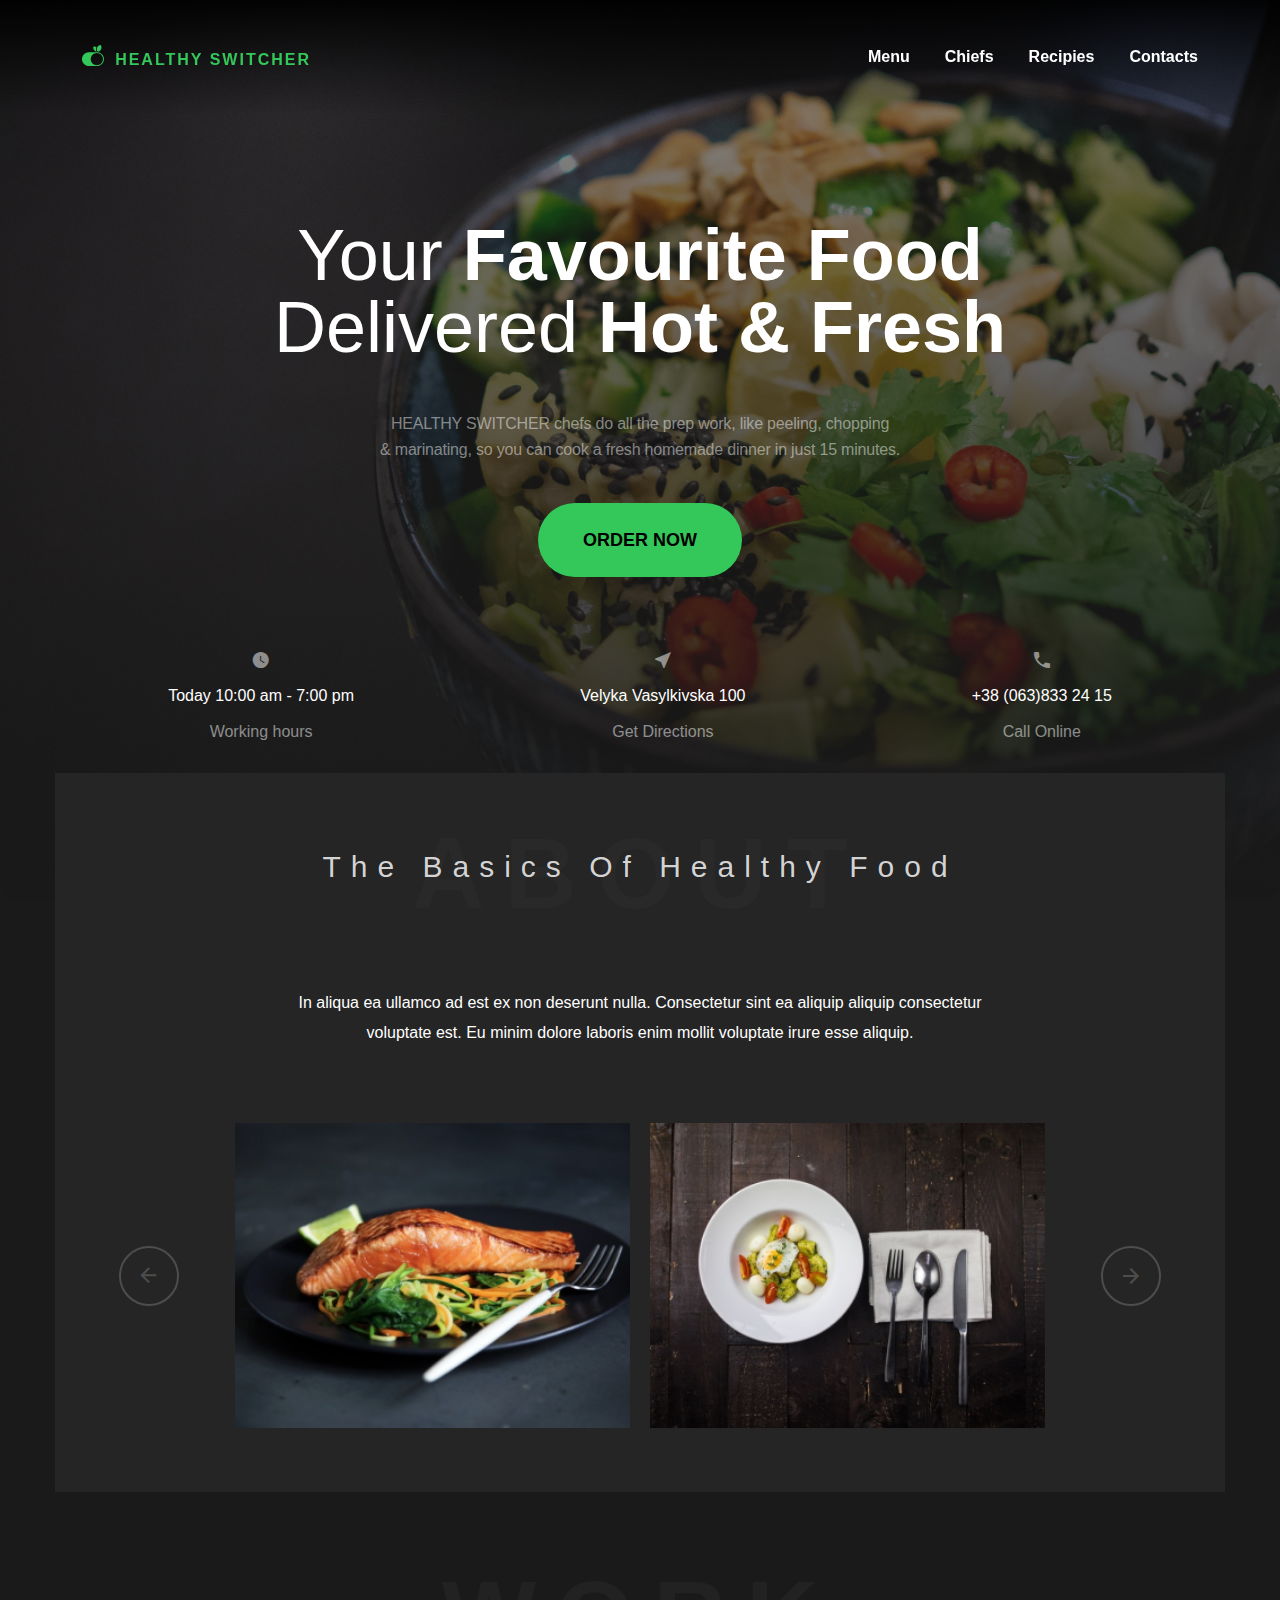
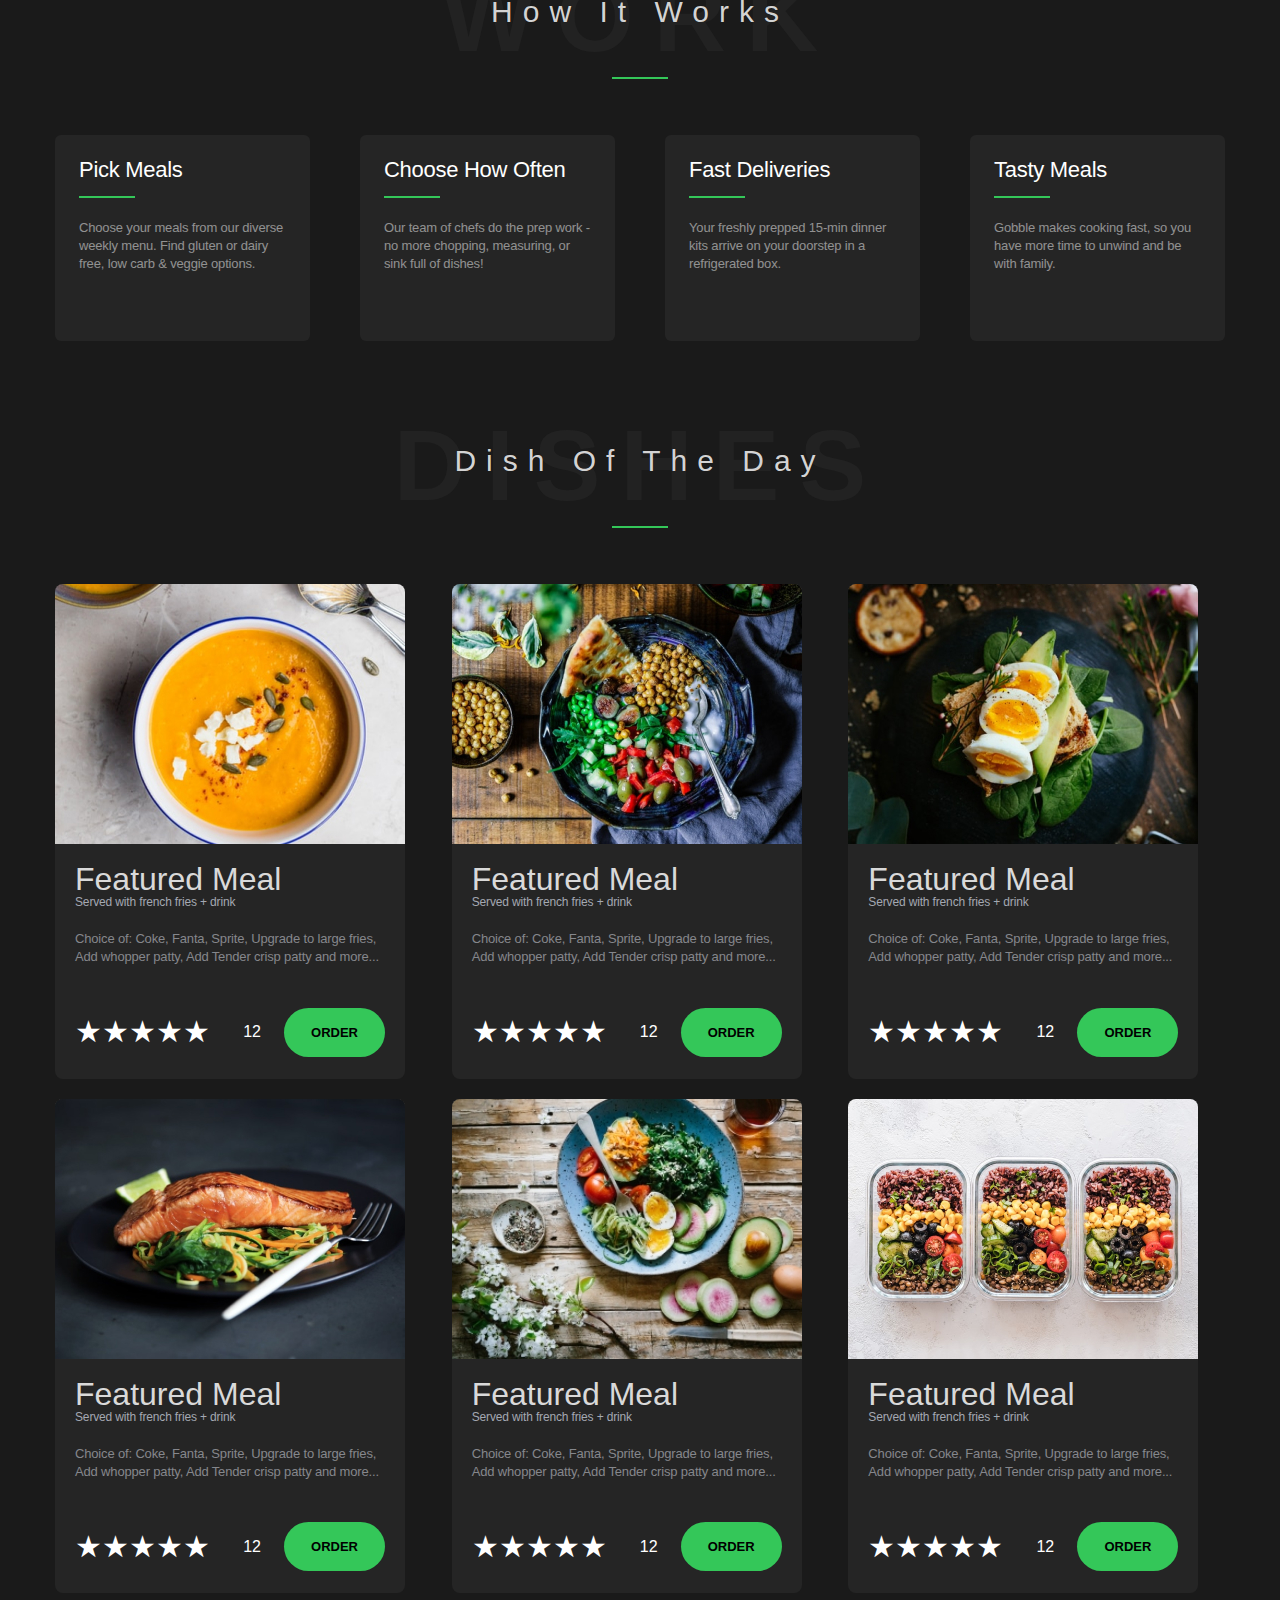
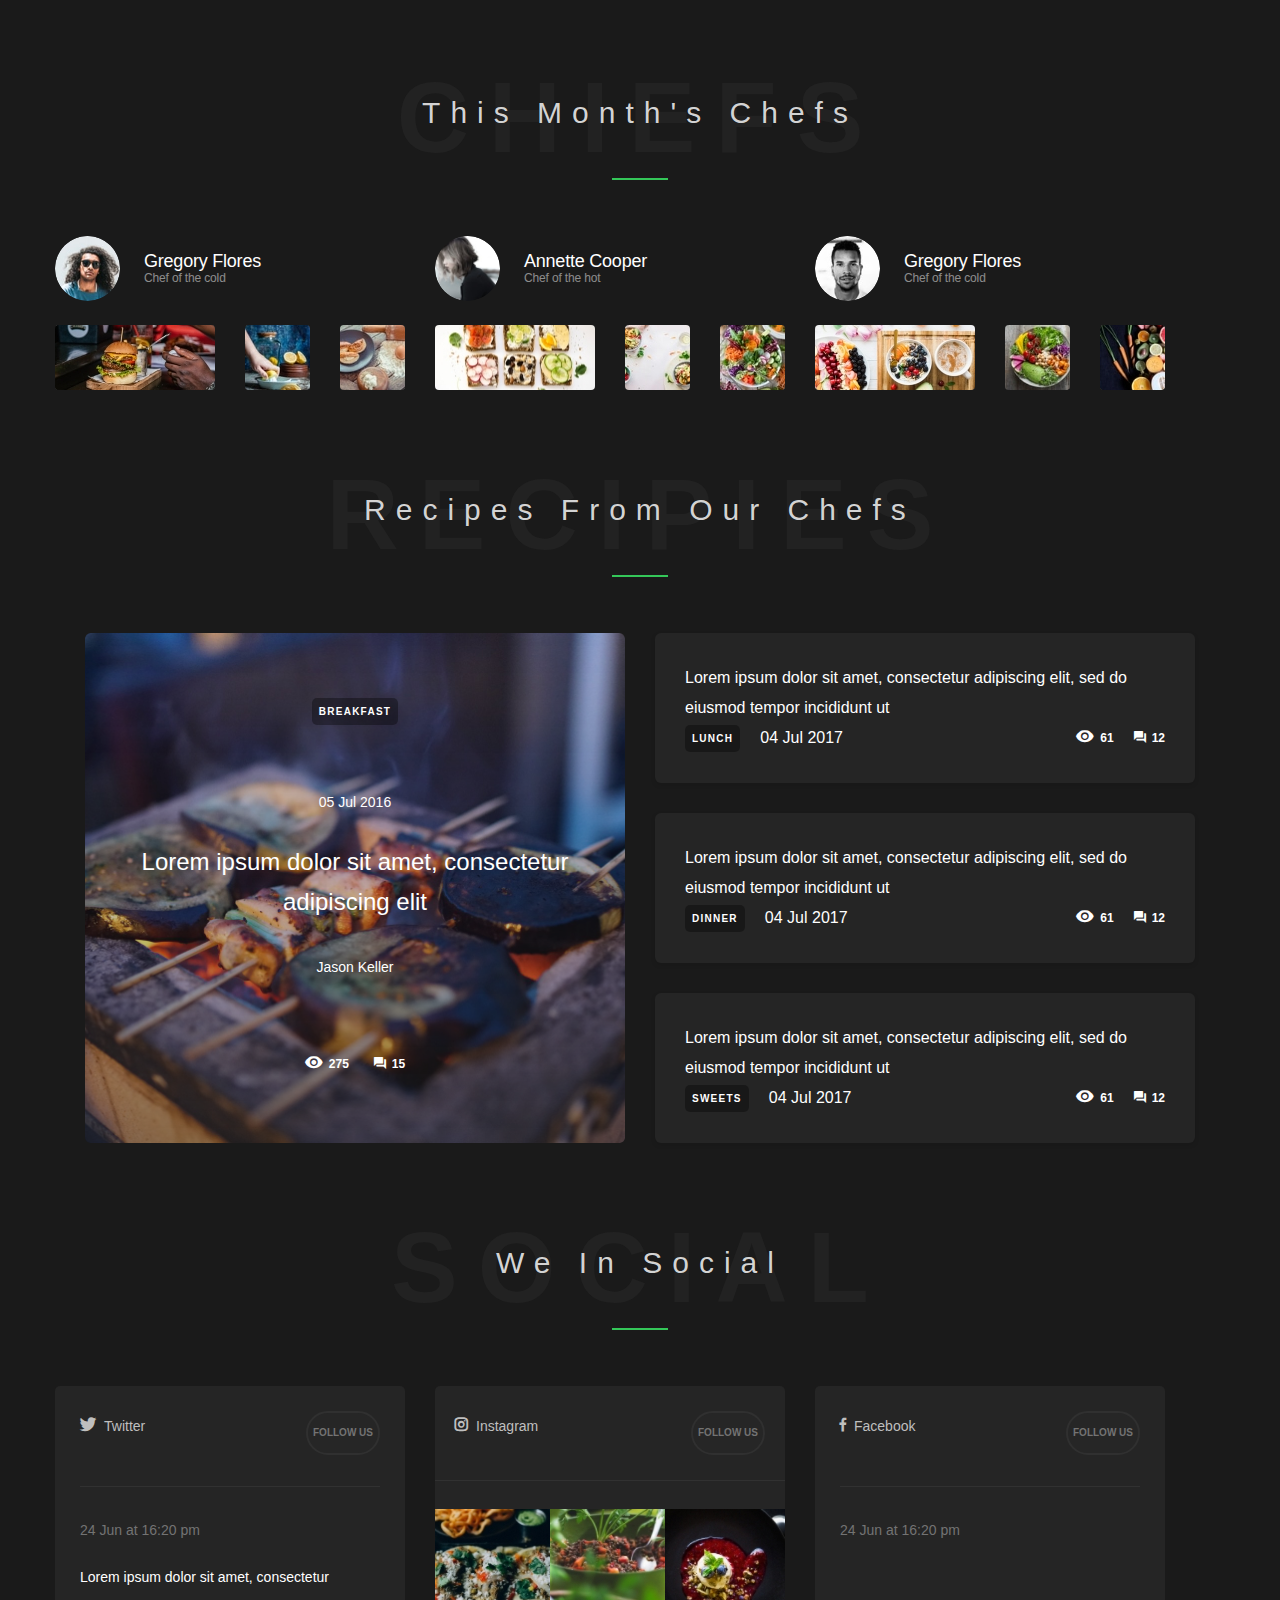
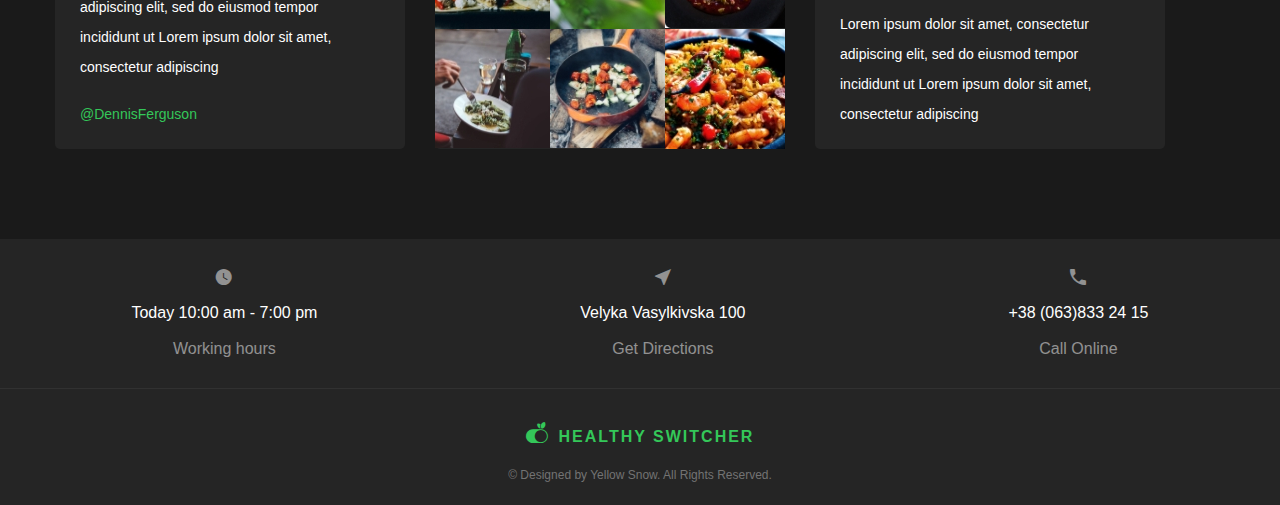
==== commit 15994e7d: "healthy food background" ====
--- a/sites/HealthyFood/index.html
+++ b/sites/HealthyFood/index.html
@@ -1,14 +1,14 @@
 <!doctype html>
-<html style="background-color: #252525;" lang="en">
+<html   lang="en">
   <head>
     <meta charset="UTF-8" />
-    <link rel="shortcut icon" href="/favicon/favicon.webp" type="image/x-icon" />
+    <link rel="shortcut icon" href="./favicon/favicon.webp" type="image/x-icon" />
     <meta name="viewport" content="width=device-width, initial-scale=1.0" />
     <title>Healty Switcher</title>
     <script type="module" crossorigin src="./assets/index-CCu1ntoX.js"></script>
     <link rel="stylesheet" crossorigin href="./assets/index-BIqDUlcm.css" />
   </head>
-  <body id="body" style="display: none">
+  <body id="body" style="display: none;">
     <header class="header">
       <h2 class="header__logo">
         <a href=""><span class="_icon-logo"> </span>Healthy Switche</a>r
